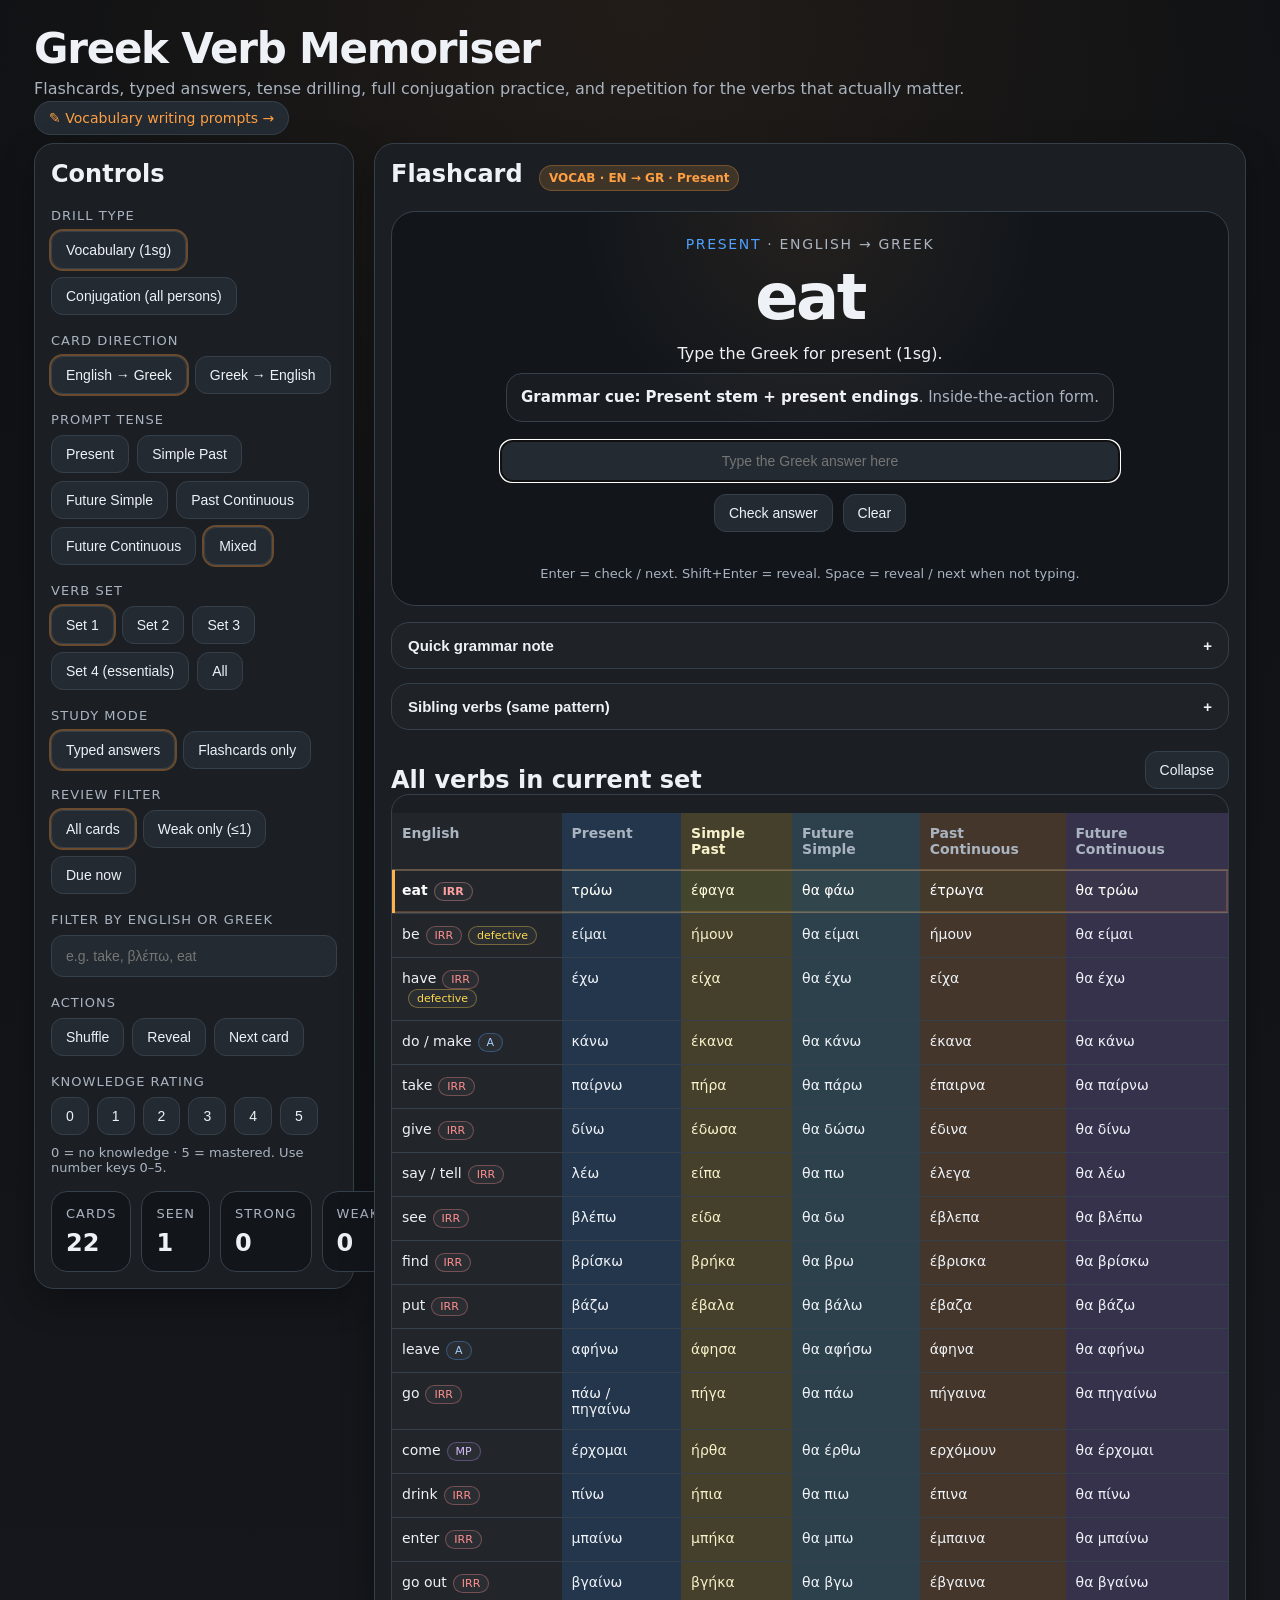
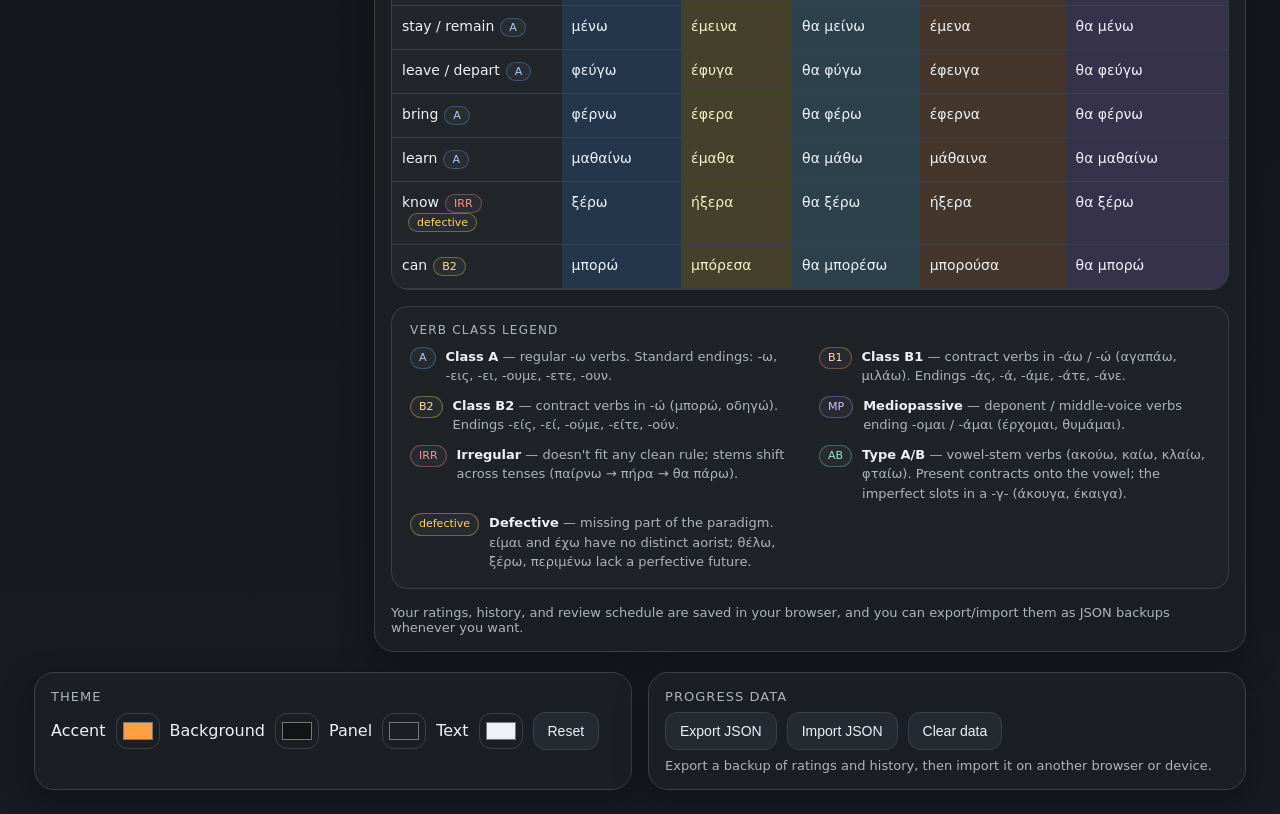
==== index.html @ cb52da54 "Add vocabulary writing-prompt section (everyday/expressive blend)" ====
<!DOCTYPE html>
<html lang="en">
<head>
  <meta charset="UTF-8" />
  <meta name="viewport" content="width=device-width, initial-scale=1.0" />
  <title>Greek Verb Memoriser</title>
  <style>
    :root {
      --bg: #111315;
      --panel: #1b1f24;
      --panel2: #232a31;
      --text: #eef2f7;
      --muted: #aab4c0;
      --border: #36404a;
      --accent: #ff9f43;
      --accent-strong: #ff9f43;
      --good: #8ee28e;
      --bad: #ff8f8f;
      --warn: #ffd84d;
      --shadow: 0 12px 34px rgba(0,0,0,.28);
      --present: #4ea1ff;
      --past: #ffd84d;
      --future: #7fdcff;
      --pastc: #ff9f43;
      --futurec: #b78cff;
      --english: rgba(255,255,255,.03);
    }
    * { box-sizing: border-box; }
    body {
      margin: 0;
      font-family: Inter, system-ui, sans-serif;
      background: radial-gradient(circle at top, rgba(255,159,67,.08), transparent 28%), linear-gradient(180deg, #0f1114 0%, #171a1f 100%);
      color: var(--text);
    }
    .wrap { max-width: 1260px; margin: 0 auto; padding: 24px; }
    h1 { font-size: clamp(28px, 4vw, 42px); margin: 0 0 6px; letter-spacing: -.03em; }
    .sub { color: var(--muted); margin-bottom: 16px; }
    .layout { display: grid; grid-template-columns: 320px 1fr; gap: 20px; align-items: start; }
    .top { display: grid; grid-template-columns: 1fr 1fr; gap: 16px; margin-top: 20px; }
    .panel, .inline-panel {
      background: var(--panel);
      border: 1px solid var(--border);
      border-radius: 20px;
      box-shadow: var(--shadow);
      padding: 16px;
    }
    .tiny-title { font-size: 13px; color: var(--muted); text-transform: uppercase; letter-spacing: .08em; margin-bottom: 8px; }
    .row { display: flex; gap: 10px; flex-wrap: wrap; align-items: center; }
    .label { display: block; font-size: 13px; color: var(--muted); margin-bottom: 8px; text-transform: uppercase; letter-spacing: .08em; }
    .group { margin-bottom: 18px; }
    .btns { display: flex; gap: 8px; flex-wrap: wrap; }
    button, select, input[type="text"], input[type="color"] {
      border: 1px solid var(--border);
      background: var(--panel2);
      color: var(--text);
      border-radius: 12px;
      font-size: 14px;
    }
    button { padding: 10px 14px; cursor: pointer; }
    button.active { outline: 2px solid rgba(255,159,67,.35); }
    input[type="text"], select { width: 100%; padding: 12px 14px; }
    input[type="color"] { width: 44px; height: 36px; padding: 4px; background: transparent; }
    .stats { display: grid; grid-template-columns: repeat(4,1fr); gap: 10px; margin-top: 16px; }
    .stat { background: #12161b; border: 1px solid var(--border); border-radius: 16px; padding: 14px; }
    .stat .n { font-size: 24px; font-weight: 700; margin-top: 4px; }
    .card {
      min-height: 340px;
      display: flex; flex-direction: column; justify-content: center; align-items: center; text-align: center;
      border: 1px solid var(--border); border-radius: 24px;
      background: radial-gradient(circle at top, rgba(255,159,67,.08), transparent 40%), #12161b;
      padding: 24px; margin-bottom: 16px;
    }
    .prompt { font-size: 14px; text-transform: uppercase; letter-spacing: .12em; color: var(--muted); margin-bottom: 10px; }
    .prompt-tense.present { color: var(--present); }
    .prompt-tense.past { color: var(--past); }
    .prompt-tense.future { color: var(--future); }
    .prompt-tense.pastCont { color: var(--pastc); }
    .prompt-tense.futureCont { color: var(--futurec); }
    .big { font-size: clamp(34px, 6vw, 64px); font-weight: 700; line-height: 1.1; margin-bottom: 12px; letter-spacing: -.04em; }
    .person-chip { display: inline-block; padding: 4px 10px; border-radius: 999px; background: rgba(255,159,67,.14); border: 1px solid rgba(255,159,67,.3); color: var(--accent-strong); font-size: 13px; margin: 6px 0 10px; letter-spacing: .04em; }
    .hint { color: var(--muted); font-size: 15px; max-width: 760px; display: grid; gap: 10px; }
    .hint-main { color: var(--text); font-size: 16px; }
    .hint-note { text-align: left; padding: 12px 14px; border: 1px solid var(--border); border-radius: 16px; background: rgba(255,255,255,.03); line-height: 1.5; }
    .hint-note strong { color: var(--text); }
    .example { text-align: left; margin-top: 14px; padding: 12px 14px; border: 1px dashed var(--border); border-radius: 14px; background: rgba(78,161,255,.04); width: min(620px, 100%); }
    .example .el-gr { font-size: 18px; color: var(--text); }
    .example .el-en { font-size: 14px; color: var(--muted); margin-top: 4px; }
    .answer-wrap { width: min(620px,100%); margin-top: 18px; }
    .answer-input { width: 100%; text-align: center; padding: 16px 18px; font-size: 24px; background: #101419; }
    .answer-input.correct { border-color: var(--good); box-shadow: 0 0 0 3px rgba(142,226,142,.22); }
    .answer-input.wrong { border-color: var(--bad); box-shadow: 0 0 0 3px rgba(255,143,143,.20); }
    .answer-input.accent { border-color: var(--warn); box-shadow: 0 0 0 3px rgba(255,216,77,.22); }
    .center-btns { display: flex; justify-content: center; gap: 10px; flex-wrap: wrap; margin-top: 12px; }
    .feedback { min-height: 24px; margin-top: 10px; font-size: 15px; font-weight: 600; }
    .feedback.correct { color: var(--good); }
    .feedback.wrong { color: var(--bad); }
    .feedback.accent { color: var(--warn); }
    .feedback .big-answer {
      display: block;
      font-size: clamp(28px, 4.4vw, 40px);
      font-weight: 700;
      letter-spacing: -.02em;
      line-height: 1.1;
      margin: 8px 0;
      color: var(--text);
      padding: 10px 14px;
      border-radius: 12px;
      background: rgba(255,255,255,.04);
      border: 1px solid var(--border);
    }
    .feedback.wrong .big-answer { border-color: rgba(255,143,143,.35); background: rgba(255,143,143,.08); }
    .feedback.accent .big-answer { border-color: rgba(255,216,77,.35); background: rgba(255,216,77,.08); }
    .feedback .feedback-label, .feedback .feedback-tail {
      display: block; font-weight: 500; font-size: 14px; color: var(--muted);
    }
    .feedback .feedback-tail { margin-top: 4px; }
    .answers { display: none; width: 100%; border-top: 1px solid var(--border); padding-top: 18px; margin-top: 18px; }
    .answers.show { display: block; }
    .answer-grid { display: grid; grid-template-columns: repeat(3, minmax(0,1fr)); gap: 12px; text-align: left; }
    .mini { border: 1px solid var(--border); border-radius: 16px; padding: 14px; min-height: 108px; }
    .mini.focus { transform: translateY(-2px) scale(1.01); }
    .mini.present.focus { box-shadow: inset 0 0 0 2px rgba(255,255,255,.22), 0 0 0 2px rgba(78,161,255,.22), 0 0 34px rgba(78,161,255,.42); }
    .mini.past.focus { box-shadow: inset 0 0 0 2px rgba(255,255,255,.18), 0 0 0 2px rgba(255,216,77,.24), 0 0 34px rgba(255,216,77,.36); }
    .mini.future.focus { box-shadow: inset 0 0 0 2px rgba(255,255,255,.22), 0 0 0 2px rgba(127,220,255,.24), 0 0 34px rgba(127,220,255,.40); }
    .mini.pastCont.focus { box-shadow: inset 0 0 0 2px rgba(255,255,255,.22), 0 0 0 2px rgba(255,159,67,.24), 0 0 34px rgba(255,159,67,.40); }
    .mini.futureCont.focus { box-shadow: inset 0 0 0 2px rgba(255,255,255,.22), 0 0 0 2px rgba(183,140,255,.24), 0 0 34px rgba(183,140,255,.40); }
    .mini.english.focus { box-shadow: inset 0 0 0 2px rgba(255,255,255,.18), 0 0 0 2px rgba(255,255,255,.08), 0 0 24px rgba(255,255,255,.14); }
    .mini.english { background: var(--english); }
    .mini.present { background: color-mix(in srgb, var(--present) 18%, transparent); border-color: color-mix(in srgb, var(--present) 55%, var(--border)); }
    .mini.past { background: color-mix(in srgb, var(--past) 18%, transparent); border-color: color-mix(in srgb, var(--past) 55%, var(--border)); }
    .mini.future { background: color-mix(in srgb, var(--future) 18%, transparent); border-color: color-mix(in srgb, var(--future) 55%, var(--border)); }
    .mini.pastCont { background: color-mix(in srgb, var(--pastc) 18%, transparent); border-color: color-mix(in srgb, var(--pastc) 55%, var(--border)); }
    .mini.futureCont { background: color-mix(in srgb, var(--futurec) 18%, transparent); border-color: color-mix(in srgb, var(--futurec) 55%, var(--border)); }
    .mini .k { font-size: 12px; color: var(--muted); text-transform: uppercase; letter-spacing: .08em; margin-bottom: 6px; }
    .mini .v { font-size: 22px; font-weight: 700; line-height: 1.15; }
    .mini .row-line { display: flex; justify-content: space-between; gap: 8px; font-size: 14px; padding: 3px 0; border-bottom: 1px dashed rgba(255,255,255,.08); }
    .mini .row-line:last-child { border-bottom: 0; }
    .mini .row-line .per { color: var(--muted); font-size: 12px; min-width: 52px; }
    .mini .row-line.focus-row { background: rgba(255,159,67,.14); margin: 0 -6px; padding: 3px 6px; border-radius: 8px; font-weight: 700; }
    .grammar, .siblings { margin-top: 14px; border: 1px solid var(--border); border-radius: 18px; background: rgba(255,255,255,.02); overflow: hidden; }
    .disc-btn { width: 100%; text-align: left; border: 0; background: transparent; padding: 14px 16px; font-size: 15px; font-weight: 700; color: var(--text); display: flex; justify-content: space-between; align-items: center; }
    .disc-content { display: none; padding: 0 16px 16px; color: var(--muted); line-height: 1.5; }
    .disc-content.show { display: block; }
    .sibling-chip { display: inline-block; padding: 6px 10px; margin: 4px 6px 4px 0; border-radius: 999px; border: 1px solid var(--border); background: rgba(255,255,255,.04); font-size: 13px; color: var(--text); cursor: pointer; }
    .sibling-chip:hover { background: rgba(255,159,67,.14); border-color: rgba(255,159,67,.35); }
    .sibling-chip .eng { color: var(--muted); margin-left: 6px; font-size: 12px; }
    table { width: 100%; border-collapse: collapse; margin-top: 18px; font-size: 14px; }
    th, td { padding: 12px 10px; border-bottom: 1px solid var(--border); vertical-align: top; }
    th:nth-child(1), td:nth-child(1) { background: var(--english); }
    th:nth-child(2), td:nth-child(2) { background: color-mix(in srgb, var(--present) 18%, transparent); }
    th:nth-child(3), td:nth-child(3) { background: color-mix(in srgb, var(--past) 18%, transparent); color: #f7f0c8; }
    th:nth-child(4), td:nth-child(4) { background: color-mix(in srgb, var(--future) 18%, transparent); }
    th:nth-child(5), td:nth-child(5) { background: color-mix(in srgb, var(--pastc) 18%, transparent); }
    th:nth-child(6), td:nth-child(6) { background: color-mix(in srgb, var(--futurec) 18%, transparent); }
    th { text-align: left; color: var(--muted); font-weight: 600; position: sticky; top: 0; }
    tr.active-row td { box-shadow: inset 0 1px 0 rgba(255,255,255,.10), inset 0 -1px 0 rgba(255,255,255,.10); filter: brightness(1.12); }
    tr.active-row td:first-child { box-shadow: inset 3px 0 0 var(--accent), inset 0 1px 0 rgba(255,255,255,.10), inset 0 -1px 0 rgba(255,255,255,.10); font-weight: 700; }
    tr.active-row { outline: 2px solid rgba(255,159,67,.22); outline-offset: -2px; }
    .table-wrap { max-height: none; overflow: auto; border: 1px solid var(--border); border-radius: 18px; }
    .pill { display: inline-block; padding: 5px 9px; border-radius: 999px; background: rgba(255,159,67,.16); border: 1px solid rgba(255,159,67,.28); color: var(--accent-strong); font-size: 12px; margin-left: 8px; }
    .tag { display: inline-block; padding: 2px 8px; border-radius: 999px; border: 1px solid var(--border); background: rgba(255,255,255,.04); font-size: 11px; color: var(--muted); margin-left: 6px; }
    .tag.cls-A { color: #a5d0ff; border-color: rgba(78,161,255,.35); }
    .tag.cls-B1 { color: #ffd9a5; border-color: rgba(255,159,67,.35); }
    .tag.cls-B2 { color: #ffe28e; border-color: rgba(255,216,77,.35); }
    .tag.cls-MP { color: #d9bdff; border-color: rgba(183,140,255,.35); }
    .tag.cls-IRR { color: #ff8f8f; border-color: rgba(255,143,143,.35); }
    .tag.cls-AB { color: #9be7c4; border-color: rgba(120,220,170,.35); }
    .tag.defective { color: #ffd84d; border-color: rgba(255,216,77,.35); }
    .tag.aorist { color: var(--past); border-color: rgba(255,216,77,.35); background: rgba(255,216,77,.08); }
    .tag.pastcont { color: #d79a68; border-color: rgba(215,154,104,.35); background: rgba(215,154,104,.08); }
    .class-block code {
      font-family: ui-monospace, "SF Mono", Menlo, monospace;
      font-size: .92em;
      padding: 1px 6px;
      border-radius: 6px;
      background: rgba(255,255,255,.07);
      color: var(--text);
    }
    .class-block {
      margin: 12px 0;
      padding: 12px 14px;
      border: 1px solid var(--border);
      border-radius: 14px;
      background: rgba(255,255,255,.03);
    }
    .class-block .cb-head { display: flex; align-items: center; gap: 8px; flex-wrap: wrap; margin-bottom: 8px; }
    .class-block .cb-head .tag { margin-left: 0; font-size: 12px; padding: 3px 10px; }
    .class-block .cb-head .cb-title { color: var(--text); font-weight: 600; font-size: 14px; }
    .class-block .cb-desc { color: var(--muted); font-size: 13.5px; line-height: 1.5; margin: 0 0 10px; }
    .endings-table { display: grid; grid-template-columns: auto auto 1fr; gap: 4px 14px; font-size: 14px; align-items: baseline; }
    .endings-table .et-h { color: var(--muted); font-size: 10px; text-transform: uppercase; letter-spacing: .1em; padding-bottom: 4px; border-bottom: 1px dashed var(--border); }
    .endings-table .et-person { color: var(--muted); font-size: 13px; }
    .endings-table .et-ending { font-weight: 700; color: var(--text); font-family: ui-monospace, "SF Mono", Menlo, monospace; }
    .endings-table .et-form { color: var(--text); opacity: .85; }
    .legend { margin-top: 16px; padding: 16px 18px; border: 1px solid var(--border); border-radius: 16px; background: rgba(255,255,255,.02); }
    .legend-title { font-size: 12px; text-transform: uppercase; letter-spacing: .1em; color: var(--muted); margin-bottom: 10px; }
    .legend-grid { display: grid; grid-template-columns: 1fr 1fr; gap: 10px 18px; font-size: 13px; line-height: 1.5; color: var(--muted); }
    .legend-row { display: flex; align-items: baseline; gap: 10px; }
    .legend-row .tag { flex-shrink: 0; margin-left: 0; }
    .legend-row strong { color: var(--text); font-weight: 600; }
    @media (max-width: 700px) { .legend-grid { grid-template-columns: 1fr; } }
    .small { color: var(--muted); font-size: 13px; }
    @media (max-width: 980px) {
      .wrap { display: flex; flex-direction: column; gap: 14px; }
      .wrap > h1  { order: 0; margin-bottom: 0; }
      .wrap > .sub { order: 1; margin-bottom: 0; }
      .top { display: contents; }
      .layout { display: contents; }
      .stats { grid-template-columns: repeat(2,1fr); }
      .answer-grid { grid-template-columns: repeat(2,minmax(0,1fr)); }
      .main-panel        { order: 2; }
      .theme-panel       { order: 3; }
      .progress-panel    { order: 4; }
      .controls-panel    { order: 5; }
    }
    @media (max-width: 640px) {
      .answer-grid { grid-template-columns: 1fr; }
      .big { font-size: 42px; }
      .answer-input { font-size: 20px; }
    }
  </style>
</head>
<body>
  <div class="wrap">
    <h1>Greek Verb Memoriser</h1>
    <div class="sub">Flashcards, typed answers, tense drilling, full conjugation practice, and repetition for the verbs that actually matter.</div>
    <div style="margin:-6px 0 16px;"><a href="vocab.html" style="color:var(--accent-strong); text-decoration:none; border:1px solid var(--border); padding:8px 14px; border-radius:999px; background:var(--panel2); font-size:14px;">✎ Vocabulary writing prompts →</a></div>

    <div class="layout">
      <div class="panel controls controls-panel">
        <h2 style="margin-top:0;">Controls</h2>
        <div class="group"><label class="label">Drill type</label><div class="btns" id="drillTypeBtns"></div></div>
        <div class="group"><label class="label">Card direction</label><div class="btns" id="directionBtns"></div></div>
        <div class="group"><label class="label">Prompt tense</label><div class="btns" id="tenseBtns"></div></div>
        <div class="group" id="personGroup" style="display:none;"><label class="label">Person</label><div class="btns" id="personBtns"></div></div>
        <div class="group"><label class="label">Verb set</label><div class="btns" id="setBtns"></div></div>
        <div class="group"><label class="label">Study mode</label><div class="btns" id="modeBtns"></div></div>
        <div class="group"><label class="label">Review filter</label><div class="btns" id="reviewBtns"></div></div>
        <div class="group"><label class="label">Filter by English or Greek</label><input id="search" type="text" placeholder="e.g. take, βλέπω, eat"></div>
        <div class="group"><label class="label">Actions</label><div class="btns"><button id="shuffleBtn">Shuffle</button><button id="revealBtn">Reveal</button><button id="nextBtn">Next card</button></div></div>
        <div class="group"><label class="label">Knowledge rating</label><div class="btns" id="ratingBtns"></div></div>
        <div class="small" style="margin-top:-8px;">0 = no knowledge · 5 = mastered. Use number keys 0–5.</div>
        <div class="stats">
          <div class="stat"><div class="label">Cards</div><div class="n" id="cardsN">0</div></div>
          <div class="stat"><div class="label">Seen</div><div class="n" id="seenN">0</div></div>
          <div class="stat"><div class="label">Strong</div><div class="n" id="strongN">0</div></div>
          <div class="stat"><div class="label">Weak</div><div class="n" id="weakN">0</div></div>
        </div>
      </div>

      <div class="panel main main-panel">
        <h2 style="margin-top:0;">Flashcard <span class="pill" id="modePill"></span></h2>
        <div class="card">
          <div class="prompt" id="promptLabel"></div>
          <div class="big" id="promptText">Loading…</div>
          <div id="personChip" class="person-chip" style="display:none;"></div>
          <div class="hint" id="hintText"></div>

          <div class="answer-wrap" id="typedWrap">
            <input class="answer-input" id="answerInput" type="text" autocomplete="off" spellcheck="false" placeholder="Type your answer here">
            <div class="center-btns"><button id="checkBtn">Check answer</button><button id="clearTypedBtn">Clear</button></div>
            <div class="feedback" id="feedback"></div>
            <div class="small">Enter = check / next. Shift+Enter = reveal. Space = reveal / next when not typing.</div>
          </div>

          <div class="example" id="exampleBox" style="display:none;">
            <div class="el-gr" id="exampleGr"></div>
            <div class="el-en" id="exampleEn"></div>
          </div>

          <div class="answers" id="answersBox"><div class="answer-grid" id="answerGrid"></div></div>
        </div>

        <div class="grammar">
          <button class="disc-btn" id="grammarBtn"><span>Quick grammar note</span><span id="grammarIcon">+</span></button>
          <div class="disc-content" id="grammarContent"></div>
        </div>

        <div class="siblings">
          <button class="disc-btn" id="siblingsBtn"><span>Sibling verbs (same pattern)</span><span id="siblingsIcon">+</span></button>
          <div class="disc-content" id="siblingsContent"></div>
        </div>

        <div style="display:flex;align-items:center;justify-content:space-between;gap:12px;margin-top:16px;">
          <h2 style="margin-bottom:0;">All verbs in current set</h2>
          <button id="toggleTableBtn">Collapse</button>
        </div>
        <div class="table-wrap" id="tableWrap">
          <table>
            <thead>
              <tr><th>English</th><th>Present</th><th>Simple Past</th><th>Future Simple</th><th>Past Continuous</th><th>Future Continuous</th></tr>
            </thead>
            <tbody id="verbRows"></tbody>
          </table>
        </div>

        <div class="legend">
          <div class="legend-title">Verb class legend</div>
          <div class="legend-grid">
            <div class="legend-row"><span class="tag cls-A">A</span><span><strong>Class A</strong> — regular -ω verbs. Standard endings: -ω, -εις, -ει, -ουμε, -ετε, -ουν.</span></div>
            <div class="legend-row"><span class="tag cls-B1">B1</span><span><strong>Class B1</strong> — contract verbs in -άω / -ώ (αγαπάω, μιλάω). Endings -άς, -ά, -άμε, -άτε, -άνε.</span></div>
            <div class="legend-row"><span class="tag cls-B2">B2</span><span><strong>Class B2</strong> — contract verbs in -ώ (μπορώ, οδηγώ). Endings -είς, -εί, -ούμε, -είτε, -ούν.</span></div>
            <div class="legend-row"><span class="tag cls-MP">MP</span><span><strong>Mediopassive</strong> — deponent / middle-voice verbs ending -ομαι / -άμαι (έρχομαι, θυμάμαι).</span></div>
            <div class="legend-row"><span class="tag cls-IRR">IRR</span><span><strong>Irregular</strong> — doesn't fit any clean rule; stems shift across tenses (παίρνω → πήρα → θα πάρω).</span></div>
            <div class="legend-row"><span class="tag cls-AB">AB</span><span><strong>Type A/B</strong> — vowel-stem verbs (ακούω, καίω, κλαίω, φταίω). Present contracts onto the vowel; the imperfect slots in a -γ- (άκουγα, έκαιγα).</span></div>
            <div class="legend-row"><span class="tag defective">defective</span><span><strong>Defective</strong> — missing part of the paradigm. είμαι and έχω have no distinct aorist; θέλω, ξέρω, περιμένω lack a perfective future.</span></div>
          </div>
        </div>

        <div class="small" style="margin-top:16px;">Your ratings, history, and review schedule are saved in your browser, and you can export/import them as JSON backups whenever you want.</div>
      </div>
    </div>

    <div class="top">
      <div class="inline-panel theme-panel">
        <div class="tiny-title">Theme</div>
        <div class="row">
          <span>Accent</span><input type="color" id="accentPicker" value="#ff9f43">
          <span>Background</span><input type="color" id="bgPicker" value="#111315">
          <span>Panel</span><input type="color" id="panelPicker" value="#1b1f24">
          <span>Text</span><input type="color" id="textPicker" value="#eef2f7">
          <button id="resetThemeBtn">Reset</button>
        </div>
      </div>
      <div class="inline-panel progress-panel">
        <div class="tiny-title">Progress data</div>
        <div class="row">
          <button id="exportBtn">Export JSON</button>
          <button id="importBtn">Import JSON</button>
          <button id="clearProgressBtn">Clear data</button>
          <input id="importFile" type="file" accept="application/json" style="display:none;">
        </div>
        <div class="small" style="margin-top:8px;">Export a backup of ratings and history, then import it on another browser or device.</div>
      </div>
    </div>
  </div>

  <script src="greekverbprac.data.js"></script>
  <script src="greekverbprac.app.js"></script>
</body>
</html>
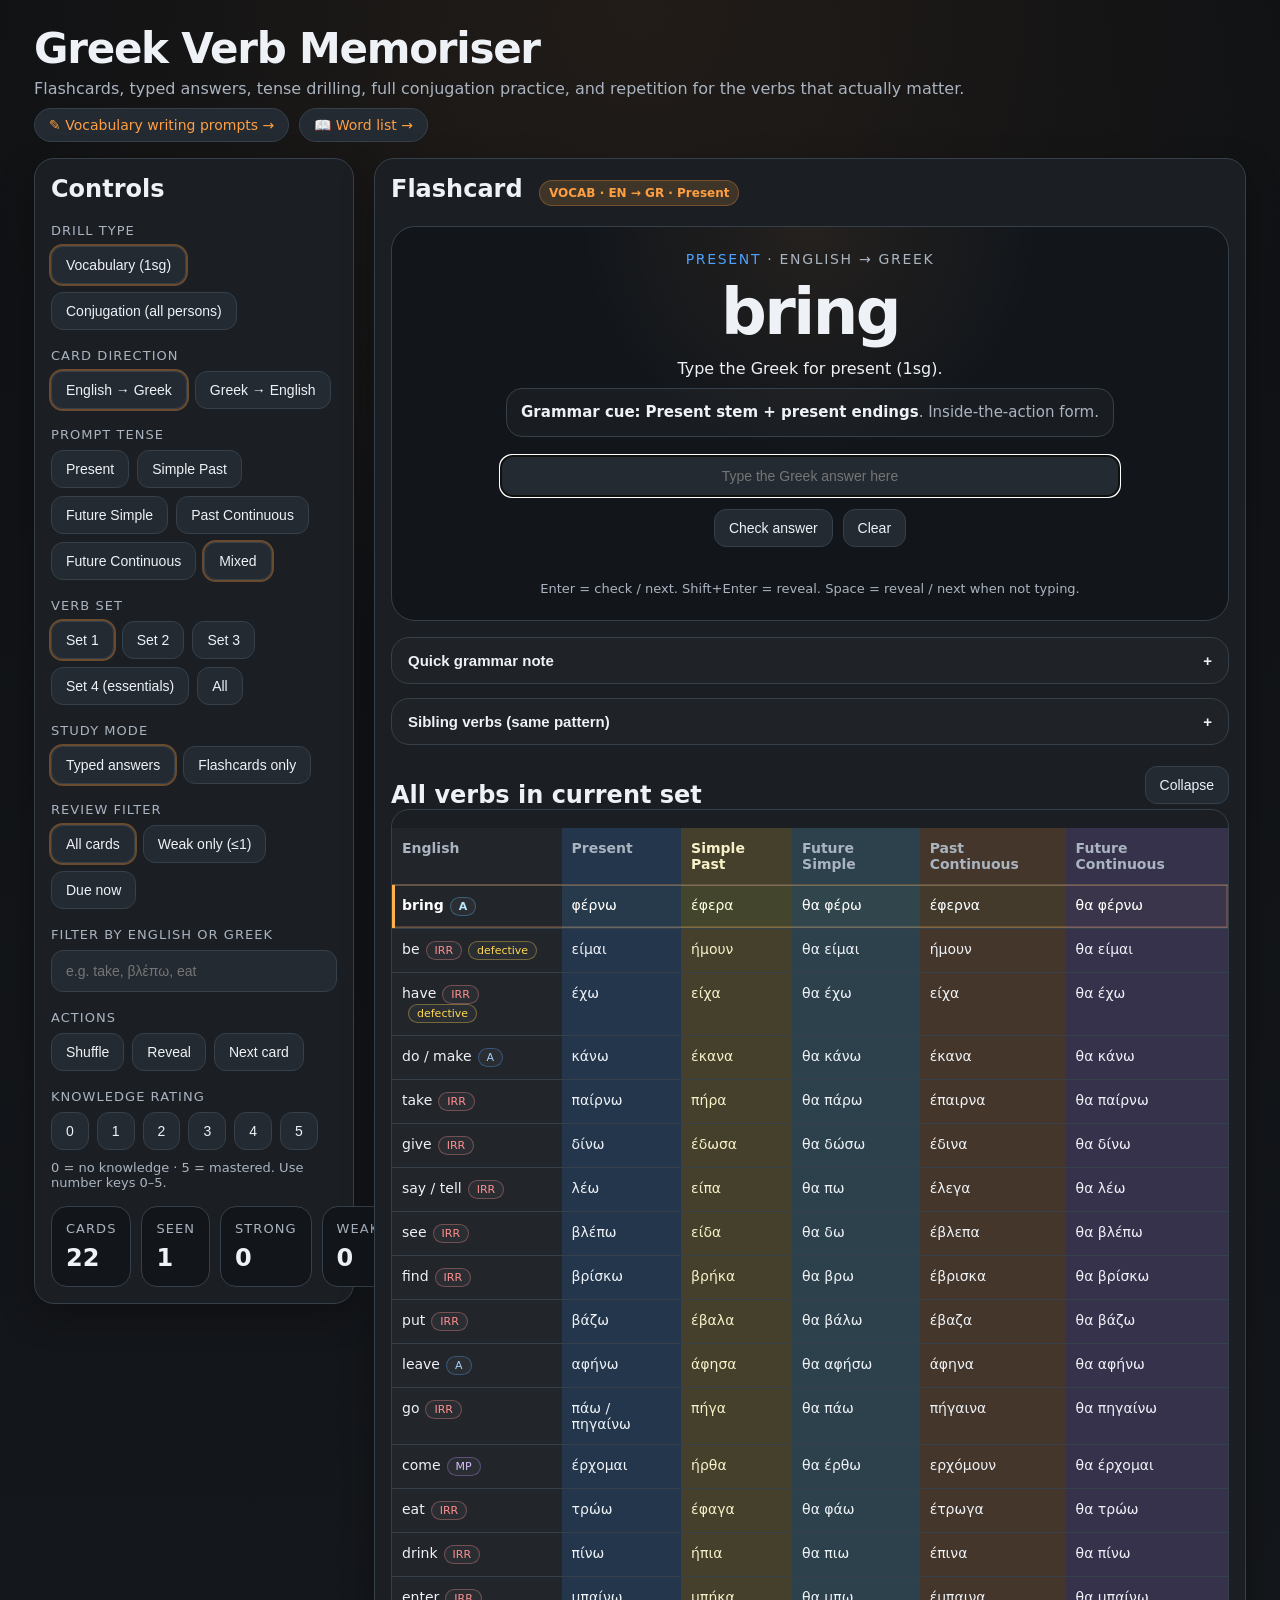
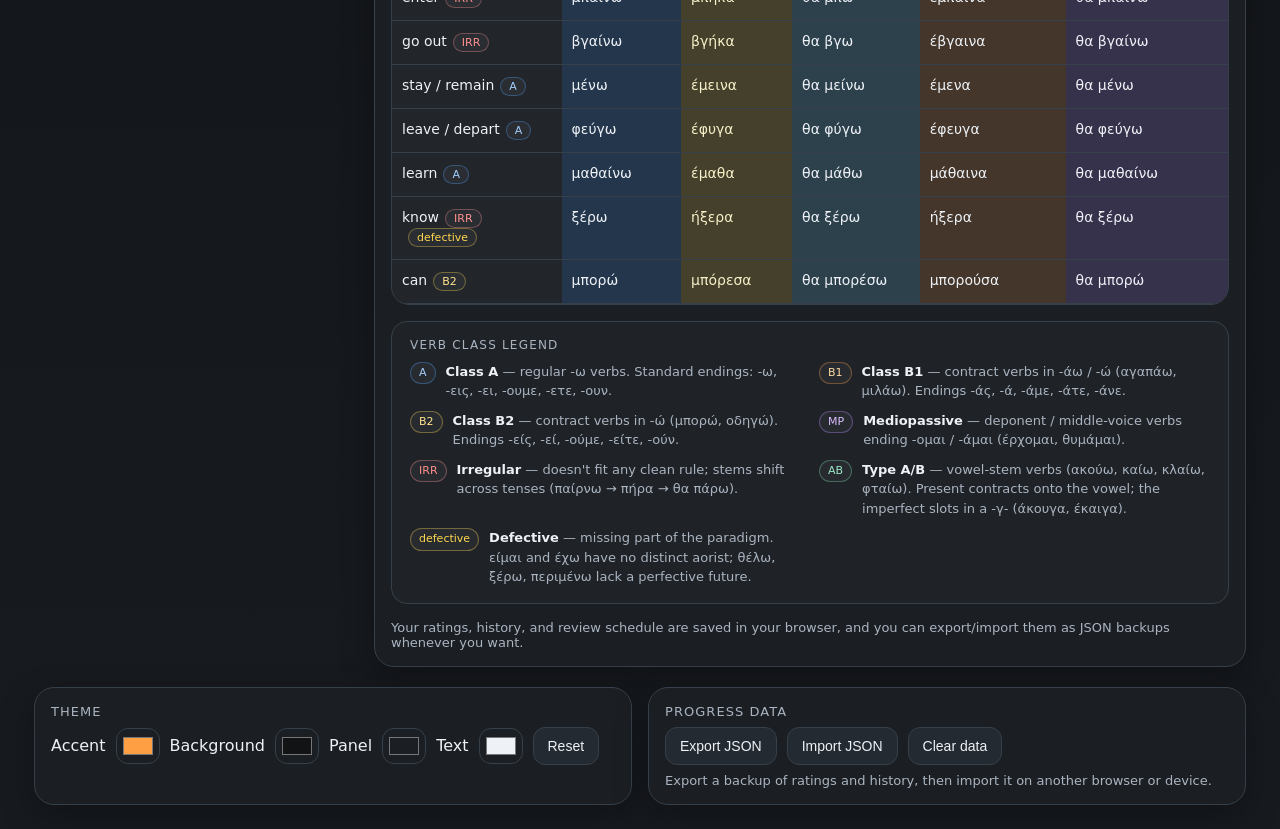
==== commit 92d59b4a: "Word list page: browse/search/rate all words centrally, add custom words" ====
--- a/index.html
+++ b/index.html
@@ -224,7 +224,7 @@
   <div class="wrap">
     <h1>Greek Verb Memoriser</h1>
     <div class="sub">Flashcards, typed answers, tense drilling, full conjugation practice, and repetition for the verbs that actually matter.</div>
-    <div style="margin:-6px 0 16px;"><a href="vocab.html" style="color:var(--accent-strong); text-decoration:none; border:1px solid var(--border); padding:8px 14px; border-radius:999px; background:var(--panel2); font-size:14px;">✎ Vocabulary writing prompts →</a></div>
+    <div style="margin:-6px 0 16px; display:flex; gap:10px; flex-wrap:wrap;"><a href="vocab.html" style="color:var(--accent-strong); text-decoration:none; border:1px solid var(--border); padding:8px 14px; border-radius:999px; background:var(--panel2); font-size:14px;">✎ Vocabulary writing prompts →</a><a href="words.html" style="color:var(--accent-strong); text-decoration:none; border:1px solid var(--border); padding:8px 14px; border-radius:999px; background:var(--panel2); font-size:14px;">📖 Word list →</a></div>
 
     <div class="layout">
       <div class="panel controls controls-panel">
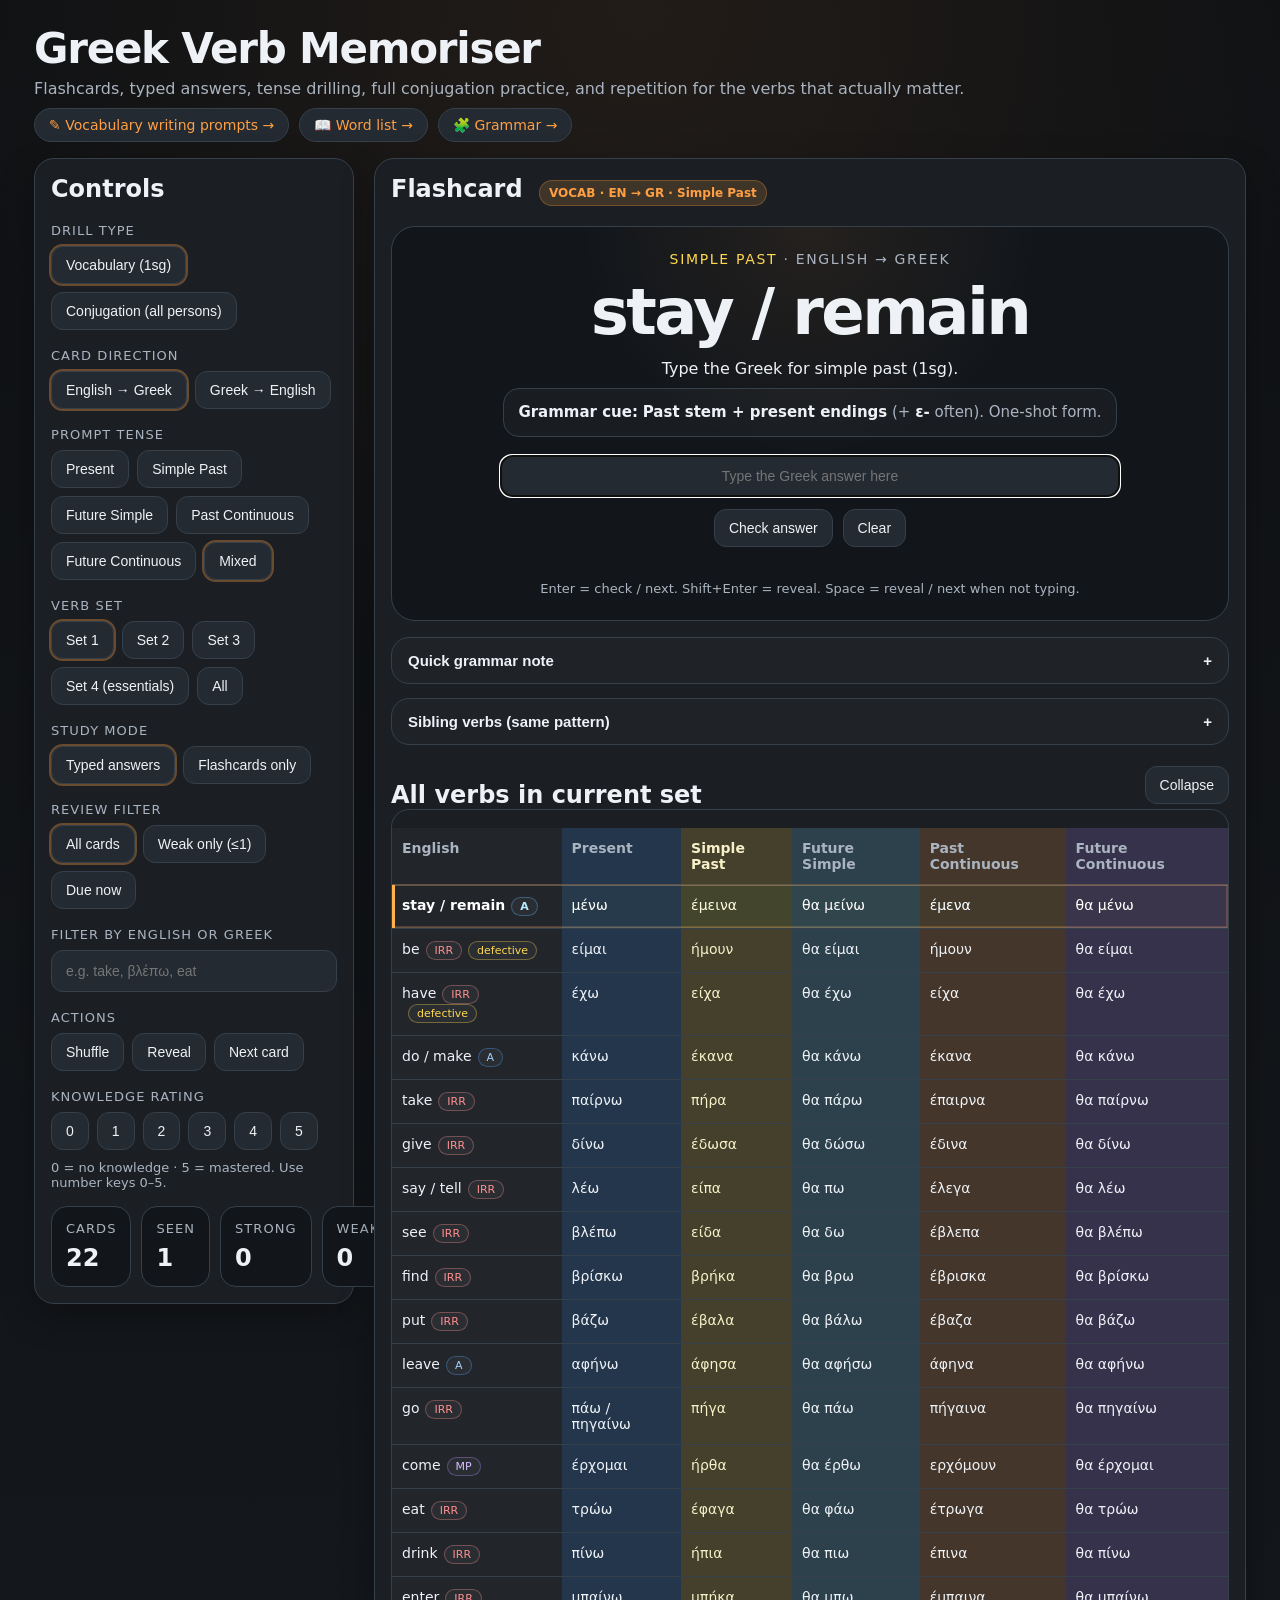
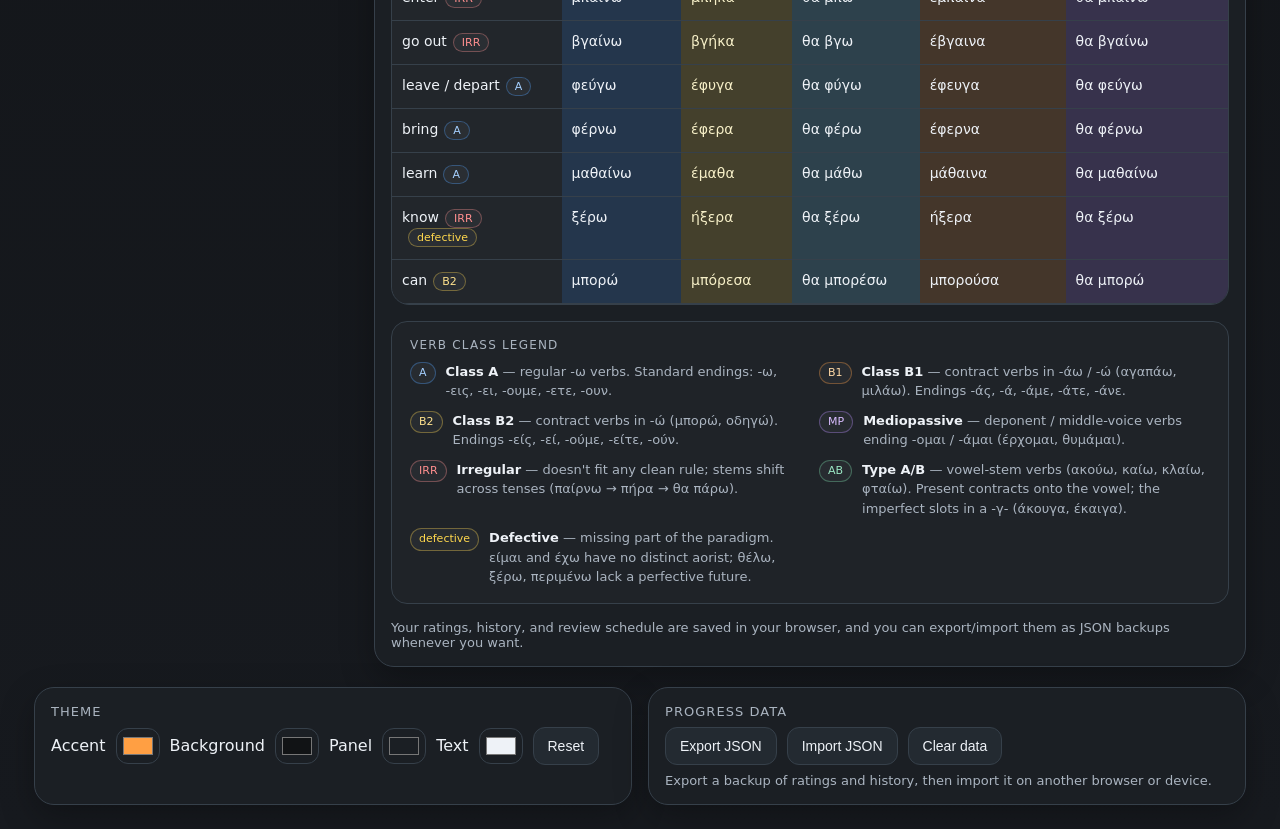
==== commit 7e6bfe02: "Add Bunpro-style grammar SRS section with A1 level (MCQ + typed, spaced review)" ====
--- a/index.html
+++ b/index.html
@@ -224,7 +224,7 @@
   <div class="wrap">
     <h1>Greek Verb Memoriser</h1>
     <div class="sub">Flashcards, typed answers, tense drilling, full conjugation practice, and repetition for the verbs that actually matter.</div>
-    <div style="margin:-6px 0 16px; display:flex; gap:10px; flex-wrap:wrap;"><a href="vocab.html" style="color:var(--accent-strong); text-decoration:none; border:1px solid var(--border); padding:8px 14px; border-radius:999px; background:var(--panel2); font-size:14px;">✎ Vocabulary writing prompts →</a><a href="words.html" style="color:var(--accent-strong); text-decoration:none; border:1px solid var(--border); padding:8px 14px; border-radius:999px; background:var(--panel2); font-size:14px;">📖 Word list →</a></div>
+    <div style="margin:-6px 0 16px; display:flex; gap:10px; flex-wrap:wrap;"><a href="vocab.html" style="color:var(--accent-strong); text-decoration:none; border:1px solid var(--border); padding:8px 14px; border-radius:999px; background:var(--panel2); font-size:14px;">✎ Vocabulary writing prompts →</a><a href="words.html" style="color:var(--accent-strong); text-decoration:none; border:1px solid var(--border); padding:8px 14px; border-radius:999px; background:var(--panel2); font-size:14px;">📖 Word list →</a><a href="grammar.html" style="color:var(--accent-strong); text-decoration:none; border:1px solid var(--border); padding:8px 14px; border-radius:999px; background:var(--panel2); font-size:14px;">🧩 Grammar →</a></div>
 
     <div class="layout">
       <div class="panel controls controls-panel">
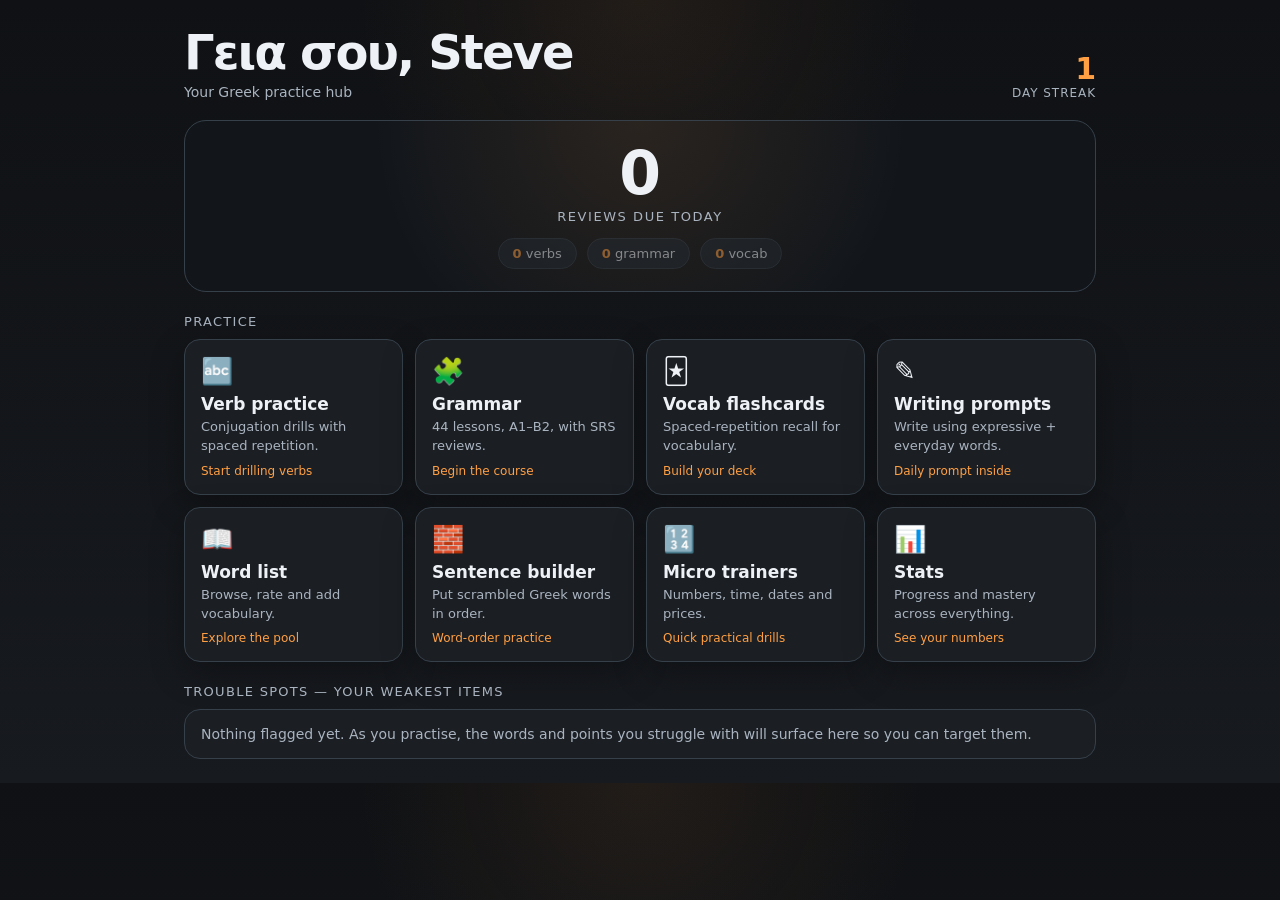
==== commit e958e786: "Suite: home hub + stats + streak, vocab SRS flashcards, sentence builder, micro trainers, trouble sp" ====
--- a/index.html
+++ b/index.html
@@ -3,339 +3,135 @@
 <head>
   <meta charset="UTF-8" />
   <meta name="viewport" content="width=device-width, initial-scale=1.0" />
-  <title>Greek Verb Memoriser</title>
+  <title>Greek — Home</title>
   <style>
     :root {
-      --bg: #111315;
-      --panel: #1b1f24;
-      --panel2: #232a31;
-      --text: #eef2f7;
-      --muted: #aab4c0;
-      --border: #36404a;
-      --accent: #ff9f43;
-      --accent-strong: #ff9f43;
-      --good: #8ee28e;
-      --bad: #ff8f8f;
-      --warn: #ffd84d;
-      --shadow: 0 12px 34px rgba(0,0,0,.28);
-      --present: #4ea1ff;
-      --past: #ffd84d;
-      --future: #7fdcff;
-      --pastc: #ff9f43;
-      --futurec: #b78cff;
-      --english: rgba(255,255,255,.03);
+      --bg: #111315; --panel: #1b1f24; --panel2: #232a31; --text: #eef2f7;
+      --muted: #aab4c0; --border: #36404a; --accent: #ff9f43;
+      --good: #8ee28e; --warn: #ffd84d; --bad: #ff8f8f; --shadow: 0 12px 34px rgba(0,0,0,.28);
     }
     * { box-sizing: border-box; }
-    body {
-      margin: 0;
-      font-family: Inter, system-ui, sans-serif;
+    body { margin: 0; font-family: Inter, system-ui, sans-serif;
       background: radial-gradient(circle at top, rgba(255,159,67,.08), transparent 28%), linear-gradient(180deg, #0f1114 0%, #171a1f 100%);
-      color: var(--text);
-    }
-    .wrap { max-width: 1260px; margin: 0 auto; padding: 24px; }
-    h1 { font-size: clamp(28px, 4vw, 42px); margin: 0 0 6px; letter-spacing: -.03em; }
-    .sub { color: var(--muted); margin-bottom: 16px; }
-    .layout { display: grid; grid-template-columns: 320px 1fr; gap: 20px; align-items: start; }
-    .top { display: grid; grid-template-columns: 1fr 1fr; gap: 16px; margin-top: 20px; }
-    .panel, .inline-panel {
-      background: var(--panel);
-      border: 1px solid var(--border);
-      border-radius: 20px;
-      box-shadow: var(--shadow);
-      padding: 16px;
-    }
-    .tiny-title { font-size: 13px; color: var(--muted); text-transform: uppercase; letter-spacing: .08em; margin-bottom: 8px; }
-    .row { display: flex; gap: 10px; flex-wrap: wrap; align-items: center; }
-    .label { display: block; font-size: 13px; color: var(--muted); margin-bottom: 8px; text-transform: uppercase; letter-spacing: .08em; }
-    .group { margin-bottom: 18px; }
-    .btns { display: flex; gap: 8px; flex-wrap: wrap; }
-    button, select, input[type="text"], input[type="color"] {
-      border: 1px solid var(--border);
-      background: var(--panel2);
-      color: var(--text);
-      border-radius: 12px;
-      font-size: 14px;
-    }
-    button { padding: 10px 14px; cursor: pointer; }
-    button.active { outline: 2px solid rgba(255,159,67,.35); }
-    input[type="text"], select { width: 100%; padding: 12px 14px; }
-    input[type="color"] { width: 44px; height: 36px; padding: 4px; background: transparent; }
-    .stats { display: grid; grid-template-columns: repeat(4,1fr); gap: 10px; margin-top: 16px; }
-    .stat { background: #12161b; border: 1px solid var(--border); border-radius: 16px; padding: 14px; }
-    .stat .n { font-size: 24px; font-weight: 700; margin-top: 4px; }
-    .card {
-      min-height: 340px;
-      display: flex; flex-direction: column; justify-content: center; align-items: center; text-align: center;
-      border: 1px solid var(--border); border-radius: 24px;
-      background: radial-gradient(circle at top, rgba(255,159,67,.08), transparent 40%), #12161b;
-      padding: 24px; margin-bottom: 16px;
-    }
-    .prompt { font-size: 14px; text-transform: uppercase; letter-spacing: .12em; color: var(--muted); margin-bottom: 10px; }
-    .prompt-tense.present { color: var(--present); }
-    .prompt-tense.past { color: var(--past); }
-    .prompt-tense.future { color: var(--future); }
-    .prompt-tense.pastCont { color: var(--pastc); }
-    .prompt-tense.futureCont { color: var(--futurec); }
-    .big { font-size: clamp(34px, 6vw, 64px); font-weight: 700; line-height: 1.1; margin-bottom: 12px; letter-spacing: -.04em; }
-    .person-chip { display: inline-block; padding: 4px 10px; border-radius: 999px; background: rgba(255,159,67,.14); border: 1px solid rgba(255,159,67,.3); color: var(--accent-strong); font-size: 13px; margin: 6px 0 10px; letter-spacing: .04em; }
-    .hint { color: var(--muted); font-size: 15px; max-width: 760px; display: grid; gap: 10px; }
-    .hint-main { color: var(--text); font-size: 16px; }
-    .hint-note { text-align: left; padding: 12px 14px; border: 1px solid var(--border); border-radius: 16px; background: rgba(255,255,255,.03); line-height: 1.5; }
-    .hint-note strong { color: var(--text); }
-    .example { text-align: left; margin-top: 14px; padding: 12px 14px; border: 1px dashed var(--border); border-radius: 14px; background: rgba(78,161,255,.04); width: min(620px, 100%); }
-    .example .el-gr { font-size: 18px; color: var(--text); }
-    .example .el-en { font-size: 14px; color: var(--muted); margin-top: 4px; }
-    .answer-wrap { width: min(620px,100%); margin-top: 18px; }
-    .answer-input { width: 100%; text-align: center; padding: 16px 18px; font-size: 24px; background: #101419; }
-    .answer-input.correct { border-color: var(--good); box-shadow: 0 0 0 3px rgba(142,226,142,.22); }
-    .answer-input.wrong { border-color: var(--bad); box-shadow: 0 0 0 3px rgba(255,143,143,.20); }
-    .answer-input.accent { border-color: var(--warn); box-shadow: 0 0 0 3px rgba(255,216,77,.22); }
-    .center-btns { display: flex; justify-content: center; gap: 10px; flex-wrap: wrap; margin-top: 12px; }
-    .feedback { min-height: 24px; margin-top: 10px; font-size: 15px; font-weight: 600; }
-    .feedback.correct { color: var(--good); }
-    .feedback.wrong { color: var(--bad); }
-    .feedback.accent { color: var(--warn); }
-    .feedback .big-answer {
-      display: block;
-      font-size: clamp(28px, 4.4vw, 40px);
-      font-weight: 700;
-      letter-spacing: -.02em;
-      line-height: 1.1;
-      margin: 8px 0;
-      color: var(--text);
-      padding: 10px 14px;
-      border-radius: 12px;
-      background: rgba(255,255,255,.04);
-      border: 1px solid var(--border);
-    }
-    .feedback.wrong .big-answer { border-color: rgba(255,143,143,.35); background: rgba(255,143,143,.08); }
-    .feedback.accent .big-answer { border-color: rgba(255,216,77,.35); background: rgba(255,216,77,.08); }
-    .feedback .feedback-label, .feedback .feedback-tail {
-      display: block; font-weight: 500; font-size: 14px; color: var(--muted);
-    }
-    .feedback .feedback-tail { margin-top: 4px; }
-    .answers { display: none; width: 100%; border-top: 1px solid var(--border); padding-top: 18px; margin-top: 18px; }
-    .answers.show { display: block; }
-    .answer-grid { display: grid; grid-template-columns: repeat(3, minmax(0,1fr)); gap: 12px; text-align: left; }
-    .mini { border: 1px solid var(--border); border-radius: 16px; padding: 14px; min-height: 108px; }
-    .mini.focus { transform: translateY(-2px) scale(1.01); }
-    .mini.present.focus { box-shadow: inset 0 0 0 2px rgba(255,255,255,.22), 0 0 0 2px rgba(78,161,255,.22), 0 0 34px rgba(78,161,255,.42); }
-    .mini.past.focus { box-shadow: inset 0 0 0 2px rgba(255,255,255,.18), 0 0 0 2px rgba(255,216,77,.24), 0 0 34px rgba(255,216,77,.36); }
-    .mini.future.focus { box-shadow: inset 0 0 0 2px rgba(255,255,255,.22), 0 0 0 2px rgba(127,220,255,.24), 0 0 34px rgba(127,220,255,.40); }
-    .mini.pastCont.focus { box-shadow: inset 0 0 0 2px rgba(255,255,255,.22), 0 0 0 2px rgba(255,159,67,.24), 0 0 34px rgba(255,159,67,.40); }
-    .mini.futureCont.focus { box-shadow: inset 0 0 0 2px rgba(255,255,255,.22), 0 0 0 2px rgba(183,140,255,.24), 0 0 34px rgba(183,140,255,.40); }
-    .mini.english.focus { box-shadow: inset 0 0 0 2px rgba(255,255,255,.18), 0 0 0 2px rgba(255,255,255,.08), 0 0 24px rgba(255,255,255,.14); }
-    .mini.english { background: var(--english); }
-    .mini.present { background: color-mix(in srgb, var(--present) 18%, transparent); border-color: color-mix(in srgb, var(--present) 55%, var(--border)); }
-    .mini.past { background: color-mix(in srgb, var(--past) 18%, transparent); border-color: color-mix(in srgb, var(--past) 55%, var(--border)); }
-    .mini.future { background: color-mix(in srgb, var(--future) 18%, transparent); border-color: color-mix(in srgb, var(--future) 55%, var(--border)); }
-    .mini.pastCont { background: color-mix(in srgb, var(--pastc) 18%, transparent); border-color: color-mix(in srgb, var(--pastc) 55%, var(--border)); }
-    .mini.futureCont { background: color-mix(in srgb, var(--futurec) 18%, transparent); border-color: color-mix(in srgb, var(--futurec) 55%, var(--border)); }
-    .mini .k { font-size: 12px; color: var(--muted); text-transform: uppercase; letter-spacing: .08em; margin-bottom: 6px; }
-    .mini .v { font-size: 22px; font-weight: 700; line-height: 1.15; }
-    .mini .row-line { display: flex; justify-content: space-between; gap: 8px; font-size: 14px; padding: 3px 0; border-bottom: 1px dashed rgba(255,255,255,.08); }
-    .mini .row-line:last-child { border-bottom: 0; }
-    .mini .row-line .per { color: var(--muted); font-size: 12px; min-width: 52px; }
-    .mini .row-line.focus-row { background: rgba(255,159,67,.14); margin: 0 -6px; padding: 3px 6px; border-radius: 8px; font-weight: 700; }
-    .grammar, .siblings { margin-top: 14px; border: 1px solid var(--border); border-radius: 18px; background: rgba(255,255,255,.02); overflow: hidden; }
-    .disc-btn { width: 100%; text-align: left; border: 0; background: transparent; padding: 14px 16px; font-size: 15px; font-weight: 700; color: var(--text); display: flex; justify-content: space-between; align-items: center; }
-    .disc-content { display: none; padding: 0 16px 16px; color: var(--muted); line-height: 1.5; }
-    .disc-content.show { display: block; }
-    .sibling-chip { display: inline-block; padding: 6px 10px; margin: 4px 6px 4px 0; border-radius: 999px; border: 1px solid var(--border); background: rgba(255,255,255,.04); font-size: 13px; color: var(--text); cursor: pointer; }
-    .sibling-chip:hover { background: rgba(255,159,67,.14); border-color: rgba(255,159,67,.35); }
-    .sibling-chip .eng { color: var(--muted); margin-left: 6px; font-size: 12px; }
-    table { width: 100%; border-collapse: collapse; margin-top: 18px; font-size: 14px; }
-    th, td { padding: 12px 10px; border-bottom: 1px solid var(--border); vertical-align: top; }
-    th:nth-child(1), td:nth-child(1) { background: var(--english); }
-    th:nth-child(2), td:nth-child(2) { background: color-mix(in srgb, var(--present) 18%, transparent); }
-    th:nth-child(3), td:nth-child(3) { background: color-mix(in srgb, var(--past) 18%, transparent); color: #f7f0c8; }
-    th:nth-child(4), td:nth-child(4) { background: color-mix(in srgb, var(--future) 18%, transparent); }
-    th:nth-child(5), td:nth-child(5) { background: color-mix(in srgb, var(--pastc) 18%, transparent); }
-    th:nth-child(6), td:nth-child(6) { background: color-mix(in srgb, var(--futurec) 18%, transparent); }
-    th { text-align: left; color: var(--muted); font-weight: 600; position: sticky; top: 0; }
-    tr.active-row td { box-shadow: inset 0 1px 0 rgba(255,255,255,.10), inset 0 -1px 0 rgba(255,255,255,.10); filter: brightness(1.12); }
-    tr.active-row td:first-child { box-shadow: inset 3px 0 0 var(--accent), inset 0 1px 0 rgba(255,255,255,.10), inset 0 -1px 0 rgba(255,255,255,.10); font-weight: 700; }
-    tr.active-row { outline: 2px solid rgba(255,159,67,.22); outline-offset: -2px; }
-    .table-wrap { max-height: none; overflow: auto; border: 1px solid var(--border); border-radius: 18px; }
-    .pill { display: inline-block; padding: 5px 9px; border-radius: 999px; background: rgba(255,159,67,.16); border: 1px solid rgba(255,159,67,.28); color: var(--accent-strong); font-size: 12px; margin-left: 8px; }
-    .tag { display: inline-block; padding: 2px 8px; border-radius: 999px; border: 1px solid var(--border); background: rgba(255,255,255,.04); font-size: 11px; color: var(--muted); margin-left: 6px; }
-    .tag.cls-A { color: #a5d0ff; border-color: rgba(78,161,255,.35); }
-    .tag.cls-B1 { color: #ffd9a5; border-color: rgba(255,159,67,.35); }
-    .tag.cls-B2 { color: #ffe28e; border-color: rgba(255,216,77,.35); }
-    .tag.cls-MP { color: #d9bdff; border-color: rgba(183,140,255,.35); }
-    .tag.cls-IRR { color: #ff8f8f; border-color: rgba(255,143,143,.35); }
-    .tag.cls-AB { color: #9be7c4; border-color: rgba(120,220,170,.35); }
-    .tag.defective { color: #ffd84d; border-color: rgba(255,216,77,.35); }
-    .tag.aorist { color: var(--past); border-color: rgba(255,216,77,.35); background: rgba(255,216,77,.08); }
-    .tag.pastcont { color: #d79a68; border-color: rgba(215,154,104,.35); background: rgba(215,154,104,.08); }
-    .class-block code {
-      font-family: ui-monospace, "SF Mono", Menlo, monospace;
-      font-size: .92em;
-      padding: 1px 6px;
-      border-radius: 6px;
-      background: rgba(255,255,255,.07);
-      color: var(--text);
-    }
-    .class-block {
-      margin: 12px 0;
-      padding: 12px 14px;
-      border: 1px solid var(--border);
-      border-radius: 14px;
-      background: rgba(255,255,255,.03);
-    }
-    .class-block .cb-head { display: flex; align-items: center; gap: 8px; flex-wrap: wrap; margin-bottom: 8px; }
-    .class-block .cb-head .tag { margin-left: 0; font-size: 12px; padding: 3px 10px; }
-    .class-block .cb-head .cb-title { color: var(--text); font-weight: 600; font-size: 14px; }
-    .class-block .cb-desc { color: var(--muted); font-size: 13.5px; line-height: 1.5; margin: 0 0 10px; }
-    .endings-table { display: grid; grid-template-columns: auto auto 1fr; gap: 4px 14px; font-size: 14px; align-items: baseline; }
-    .endings-table .et-h { color: var(--muted); font-size: 10px; text-transform: uppercase; letter-spacing: .1em; padding-bottom: 4px; border-bottom: 1px dashed var(--border); }
-    .endings-table .et-person { color: var(--muted); font-size: 13px; }
-    .endings-table .et-ending { font-weight: 700; color: var(--text); font-family: ui-monospace, "SF Mono", Menlo, monospace; }
-    .endings-table .et-form { color: var(--text); opacity: .85; }
-    .legend { margin-top: 16px; padding: 16px 18px; border: 1px solid var(--border); border-radius: 16px; background: rgba(255,255,255,.02); }
-    .legend-title { font-size: 12px; text-transform: uppercase; letter-spacing: .1em; color: var(--muted); margin-bottom: 10px; }
-    .legend-grid { display: grid; grid-template-columns: 1fr 1fr; gap: 10px 18px; font-size: 13px; line-height: 1.5; color: var(--muted); }
-    .legend-row { display: flex; align-items: baseline; gap: 10px; }
-    .legend-row .tag { flex-shrink: 0; margin-left: 0; }
-    .legend-row strong { color: var(--text); font-weight: 600; }
-    @media (max-width: 700px) { .legend-grid { grid-template-columns: 1fr; } }
-    .small { color: var(--muted); font-size: 13px; }
-    @media (max-width: 980px) {
-      .wrap { display: flex; flex-direction: column; gap: 14px; }
-      .wrap > h1  { order: 0; margin-bottom: 0; }
-      .wrap > .sub { order: 1; margin-bottom: 0; }
-      .top { display: contents; }
-      .layout { display: contents; }
-      .stats { grid-template-columns: repeat(2,1fr); }
-      .answer-grid { grid-template-columns: repeat(2,minmax(0,1fr)); }
-      .main-panel        { order: 2; }
-      .theme-panel       { order: 3; }
-      .progress-panel    { order: 4; }
-      .controls-panel    { order: 5; }
-    }
-    @media (max-width: 640px) {
-      .answer-grid { grid-template-columns: 1fr; }
-      .big { font-size: 42px; }
-      .answer-input { font-size: 20px; }
-    }
+      color: var(--text); }
+    .wrap { max-width: 960px; margin: 0 auto; padding: 24px; }
+    .top { display: flex; justify-content: space-between; align-items: flex-end; flex-wrap: wrap; gap: 12px; margin-bottom: 20px; }
+    h1 { font-size: clamp(30px, 6vw, 48px); margin: 0; letter-spacing: -.04em; }
+    .sub { color: var(--muted); font-size: 14px; margin-top: 4px; }
+    .streak { text-align: right; }
+    .streak-n { font-size: 30px; font-weight: 800; color: var(--accent); }
+    .streak-l { font-size: 12px; color: var(--muted); text-transform: uppercase; letter-spacing: .08em; }
+
+    .due-hero { border: 1px solid var(--border); border-radius: 22px; background: radial-gradient(circle at top, rgba(255,159,67,.10), transparent 55%), #12161b; padding: 22px; margin-bottom: 18px; text-align: center; }
+    .due-num { font-size: 60px; font-weight: 800; line-height: 1; }
+    .due-label { color: var(--muted); text-transform: uppercase; letter-spacing: .12em; font-size: 13px; margin: 6px 0 14px; }
+    .due-break { display: flex; justify-content: center; gap: 10px; flex-wrap: wrap; }
+    .due-pill { border: 1px solid var(--border); border-radius: 999px; padding: 7px 14px; font-size: 13px; color: var(--text); text-decoration: none; background: var(--panel2); }
+    .due-pill:hover { border-color: var(--accent); }
+    .due-pill b { color: var(--accent); }
+    .due-pill.zero { opacity: .5; }
+
+    .section-h { font-size: 13px; text-transform: uppercase; letter-spacing: .1em; color: var(--muted); margin: 22px 0 10px; }
+    .grid { display: grid; grid-template-columns: repeat(auto-fill, minmax(210px, 1fr)); gap: 12px; }
+    .card { display: block; text-decoration: none; color: var(--text); border: 1px solid var(--border); border-radius: 16px; background: var(--panel); padding: 16px; box-shadow: var(--shadow); transition: border-color .15s, transform .1s; }
+    .card:hover { border-color: var(--accent); transform: translateY(-2px); }
+    .card-icon { font-size: 26px; }
+    .card-title { font-weight: 700; font-size: 17px; margin: 8px 0 4px; }
+    .card-desc { font-size: 13px; color: var(--muted); line-height: 1.45; }
+    .card-stat { font-size: 12px; color: var(--accent); margin-top: 8px; }
+
+    .trouble { border: 1px solid var(--border); border-radius: 16px; background: var(--panel); padding: 16px; }
+    .trouble-empty { color: var(--muted); font-size: 14px; }
+    .trouble-row { display: flex; align-items: center; gap: 10px; padding: 8px 0; border-bottom: 1px dashed rgba(255,255,255,.08); text-decoration: none; color: var(--text); }
+    .trouble-row:last-child { border-bottom: 0; }
+    .trouble-type { font-size: 10px; text-transform: uppercase; letter-spacing: .06em; padding: 2px 7px; border-radius: 999px; border: 1px solid var(--border); color: var(--muted); min-width: 62px; text-align: center; }
+    .trouble-type.verb { color: var(--present, #4ea1ff); }
+    .trouble-type.grammar { color: var(--accent); }
+    .trouble-type.vocab { color: #b78cff; }
+    .trouble-label { flex: 1; font-weight: 600; }
+    .trouble-sub { font-size: 12px; color: var(--bad); white-space: nowrap; }
   </style>
 </head>
 <body>
   <div class="wrap">
-    <h1>Greek Verb Memoriser</h1>
-    <div class="sub">Flashcards, typed answers, tense drilling, full conjugation practice, and repetition for the verbs that actually matter.</div>
-    <div style="margin:-6px 0 16px; display:flex; gap:10px; flex-wrap:wrap;"><a href="vocab.html" style="color:var(--accent-strong); text-decoration:none; border:1px solid var(--border); padding:8px 14px; border-radius:999px; background:var(--panel2); font-size:14px;">✎ Vocabulary writing prompts →</a><a href="words.html" style="color:var(--accent-strong); text-decoration:none; border:1px solid var(--border); padding:8px 14px; border-radius:999px; background:var(--panel2); font-size:14px;">📖 Word list →</a><a href="grammar.html" style="color:var(--accent-strong); text-decoration:none; border:1px solid var(--border); padding:8px 14px; border-radius:999px; background:var(--panel2); font-size:14px;">🧩 Grammar →</a></div>
-
-    <div class="layout">
-      <div class="panel controls controls-panel">
-        <h2 style="margin-top:0;">Controls</h2>
-        <div class="group"><label class="label">Drill type</label><div class="btns" id="drillTypeBtns"></div></div>
-        <div class="group"><label class="label">Card direction</label><div class="btns" id="directionBtns"></div></div>
-        <div class="group"><label class="label">Prompt tense</label><div class="btns" id="tenseBtns"></div></div>
-        <div class="group" id="personGroup" style="display:none;"><label class="label">Person</label><div class="btns" id="personBtns"></div></div>
-        <div class="group"><label class="label">Verb set</label><div class="btns" id="setBtns"></div></div>
-        <div class="group"><label class="label">Study mode</label><div class="btns" id="modeBtns"></div></div>
-        <div class="group"><label class="label">Review filter</label><div class="btns" id="reviewBtns"></div></div>
-        <div class="group"><label class="label">Filter by English or Greek</label><input id="search" type="text" placeholder="e.g. take, βλέπω, eat"></div>
-        <div class="group"><label class="label">Actions</label><div class="btns"><button id="shuffleBtn">Shuffle</button><button id="revealBtn">Reveal</button><button id="nextBtn">Next card</button></div></div>
-        <div class="group"><label class="label">Knowledge rating</label><div class="btns" id="ratingBtns"></div></div>
-        <div class="small" style="margin-top:-8px;">0 = no knowledge · 5 = mastered. Use number keys 0–5.</div>
-        <div class="stats">
-          <div class="stat"><div class="label">Cards</div><div class="n" id="cardsN">0</div></div>
-          <div class="stat"><div class="label">Seen</div><div class="n" id="seenN">0</div></div>
-          <div class="stat"><div class="label">Strong</div><div class="n" id="strongN">0</div></div>
-          <div class="stat"><div class="label">Weak</div><div class="n" id="weakN">0</div></div>
-        </div>
-      </div>
-
-      <div class="panel main main-panel">
-        <h2 style="margin-top:0;">Flashcard <span class="pill" id="modePill"></span></h2>
-        <div class="card">
-          <div class="prompt" id="promptLabel"></div>
-          <div class="big" id="promptText">Loading…</div>
-          <div id="personChip" class="person-chip" style="display:none;"></div>
-          <div class="hint" id="hintText"></div>
-
-          <div class="answer-wrap" id="typedWrap">
-            <input class="answer-input" id="answerInput" type="text" autocomplete="off" spellcheck="false" placeholder="Type your answer here">
-            <div class="center-btns"><button id="checkBtn">Check answer</button><button id="clearTypedBtn">Clear</button></div>
-            <div class="feedback" id="feedback"></div>
-            <div class="small">Enter = check / next. Shift+Enter = reveal. Space = reveal / next when not typing.</div>
-          </div>
-
-          <div class="example" id="exampleBox" style="display:none;">
-            <div class="el-gr" id="exampleGr"></div>
-            <div class="el-en" id="exampleEn"></div>
-          </div>
-
-          <div class="answers" id="answersBox"><div class="answer-grid" id="answerGrid"></div></div>
-        </div>
-
-        <div class="grammar">
-          <button class="disc-btn" id="grammarBtn"><span>Quick grammar note</span><span id="grammarIcon">+</span></button>
-          <div class="disc-content" id="grammarContent"></div>
-        </div>
-
-        <div class="siblings">
-          <button class="disc-btn" id="siblingsBtn"><span>Sibling verbs (same pattern)</span><span id="siblingsIcon">+</span></button>
-          <div class="disc-content" id="siblingsContent"></div>
-        </div>
-
-        <div style="display:flex;align-items:center;justify-content:space-between;gap:12px;margin-top:16px;">
-          <h2 style="margin-bottom:0;">All verbs in current set</h2>
-          <button id="toggleTableBtn">Collapse</button>
-        </div>
-        <div class="table-wrap" id="tableWrap">
-          <table>
-            <thead>
-              <tr><th>English</th><th>Present</th><th>Simple Past</th><th>Future Simple</th><th>Past Continuous</th><th>Future Continuous</th></tr>
-            </thead>
-            <tbody id="verbRows"></tbody>
-          </table>
-        </div>
-
-        <div class="legend">
-          <div class="legend-title">Verb class legend</div>
-          <div class="legend-grid">
-            <div class="legend-row"><span class="tag cls-A">A</span><span><strong>Class A</strong> — regular -ω verbs. Standard endings: -ω, -εις, -ει, -ουμε, -ετε, -ουν.</span></div>
-            <div class="legend-row"><span class="tag cls-B1">B1</span><span><strong>Class B1</strong> — contract verbs in -άω / -ώ (αγαπάω, μιλάω). Endings -άς, -ά, -άμε, -άτε, -άνε.</span></div>
-            <div class="legend-row"><span class="tag cls-B2">B2</span><span><strong>Class B2</strong> — contract verbs in -ώ (μπορώ, οδηγώ). Endings -είς, -εί, -ούμε, -είτε, -ούν.</span></div>
-            <div class="legend-row"><span class="tag cls-MP">MP</span><span><strong>Mediopassive</strong> — deponent / middle-voice verbs ending -ομαι / -άμαι (έρχομαι, θυμάμαι).</span></div>
-            <div class="legend-row"><span class="tag cls-IRR">IRR</span><span><strong>Irregular</strong> — doesn't fit any clean rule; stems shift across tenses (παίρνω → πήρα → θα πάρω).</span></div>
-            <div class="legend-row"><span class="tag cls-AB">AB</span><span><strong>Type A/B</strong> — vowel-stem verbs (ακούω, καίω, κλαίω, φταίω). Present contracts onto the vowel; the imperfect slots in a -γ- (άκουγα, έκαιγα).</span></div>
-            <div class="legend-row"><span class="tag defective">defective</span><span><strong>Defective</strong> — missing part of the paradigm. είμαι and έχω have no distinct aorist; θέλω, ξέρω, περιμένω lack a perfective future.</span></div>
-          </div>
-        </div>
-
-        <div class="small" style="margin-top:16px;">Your ratings, history, and review schedule are saved in your browser, and you can export/import them as JSON backups whenever you want.</div>
-      </div>
+    <div class="top">
+      <div><h1>Γεια σου, Steve</h1><div class="sub">Your Greek practice hub</div></div>
+      <div class="streak"><div class="streak-n" id="streakN">0</div><div class="streak-l">day streak</div></div>
     </div>
 
-    <div class="top">
-      <div class="inline-panel theme-panel">
-        <div class="tiny-title">Theme</div>
-        <div class="row">
-          <span>Accent</span><input type="color" id="accentPicker" value="#ff9f43">
-          <span>Background</span><input type="color" id="bgPicker" value="#111315">
-          <span>Panel</span><input type="color" id="panelPicker" value="#1b1f24">
-          <span>Text</span><input type="color" id="textPicker" value="#eef2f7">
-          <button id="resetThemeBtn">Reset</button>
-        </div>
-      </div>
-      <div class="inline-panel progress-panel">
-        <div class="tiny-title">Progress data</div>
-        <div class="row">
-          <button id="exportBtn">Export JSON</button>
-          <button id="importBtn">Import JSON</button>
-          <button id="clearProgressBtn">Clear data</button>
-          <input id="importFile" type="file" accept="application/json" style="display:none;">
-        </div>
-        <div class="small" style="margin-top:8px;">Export a backup of ratings and history, then import it on another browser or device.</div>
-      </div>
+    <div class="due-hero">
+      <div class="due-num" id="dueNum">0</div>
+      <div class="due-label">reviews due today</div>
+      <div class="due-break" id="dueBreak"></div>
     </div>
+
+    <div class="section-h">Practice</div>
+    <div class="grid" id="toolGrid"></div>
+
+    <div class="section-h">Trouble spots — your weakest items</div>
+    <div class="trouble" id="trouble"></div>
   </div>
 
   <script src="greekverbprac.data.js"></script>
-  <script src="greekverbprac.app.js"></script>
+  <script src="greekgrammar.data.js"></script>
+  <script src="greekvocab.data.js"></script>
+  <script src="greeksuite.stats.js"></script>
+  <script>
+  (function () {
+    var S = window.GSStats;
+    var st = S.touchStreak();
+    document.getElementById('streakN').textContent = st.days || 0;
+
+    var v = S.verbs(), g = S.grammar(), o = S.vocab();
+    var total = v.due + g.due + o.srsDue;
+    document.getElementById('dueNum').textContent = total;
+    function pill(href, n, label) {
+      return '<a class="due-pill' + (n ? '' : ' zero') + '" href="' + href + '"><b>' + n + '</b> ' + label + '</a>';
+    }
+    document.getElementById('dueBreak').innerHTML =
+      pill('verbs.html', v.due, 'verbs') + pill('grammar.html', g.due, 'grammar') + pill('flashcards.html', o.srsDue, 'vocab');
+
+    // Tool cards
+    var grammarPts = (window.GRAMMAR || []).length;
+    var tools = [
+      { href: 'verbs.html', icon: '🔤', title: 'Verb practice', desc: 'Conjugation drills with spaced repetition.', stat: v.rated ? (v.rated + ' cards rated · avg ' + (v.avg != null ? v.avg : '–') + '/5') : 'Start drilling verbs' },
+      { href: 'grammar.html', icon: '🧩', title: 'Grammar', desc: grammarPts + ' lessons, A1–B2, with SRS reviews.', stat: g.lessonsRead ? (g.lessonsRead + ' lessons read · ' + g.mastered + ' mastered') : 'Begin the course' },
+      { href: 'flashcards.html', icon: '🃏', title: 'Vocab flashcards', desc: 'Spaced-repetition recall for vocabulary.', stat: o.srsCount ? (o.srsCount + ' in SRS · ' + o.srsDue + ' due') : 'Build your deck' },
+      { href: 'vocab.html', icon: '✎', title: 'Writing prompts', desc: 'Write using expressive + everyday words.', stat: 'Daily prompt inside' },
+      { href: 'words.html', icon: '📖', title: 'Word list', desc: 'Browse, rate and add vocabulary.', stat: o.rated ? (o.rated + ' words rated') : 'Explore the pool' },
+      { href: 'builder.html', icon: '🧱', title: 'Sentence builder', desc: 'Put scrambled Greek words in order.', stat: 'Word-order practice' },
+      { href: 'micro.html', icon: '🔢', title: 'Micro trainers', desc: 'Numbers, time, dates and prices.', stat: 'Quick practical drills' },
+      { href: 'stats.html', icon: '📊', title: 'Stats', desc: 'Progress and mastery across everything.', stat: 'See your numbers' }
+    ];
+    document.getElementById('toolGrid').innerHTML = tools.map(function (t) {
+      return '<a class="card" href="' + t.href + '">' +
+        '<div class="card-icon">' + t.icon + '</div>' +
+        '<div class="card-title">' + t.title + '</div>' +
+        '<div class="card-desc">' + t.desc + '</div>' +
+        '<div class="card-stat">' + t.stat + '</div></a>';
+    }).join('');
+
+    // Trouble spots
+    var grammarTitle = {}; (window.GRAMMAR || []).forEach(function (p) { grammarTitle[p.id] = p.title; });
+    var vocabEn = {}; (window.VOCAB || []).forEach(function (w) { vocabEn[w.gr] = w.en; });
+    var trouble = S.troubleSpots(12).map(function (t) {
+      var label = t.label, sub = t.sub;
+      if (t.type === 'grammar') label = grammarTitle[t.id] || t.label;
+      if (t.type === 'vocab' && vocabEn[t.label]) label = t.label + ' — ' + vocabEn[t.label];
+      return { type: t.type, label: label, sub: sub, href: t.href };
+    });
+    var el = document.getElementById('trouble');
+    if (!trouble.length) {
+      el.innerHTML = '<div class="trouble-empty">Nothing flagged yet. As you practise, the words and points you struggle with will surface here so you can target them.</div>';
+    } else {
+      el.innerHTML = trouble.map(function (t) {
+        return '<a class="trouble-row" href="' + t.href + '">' +
+          '<span class="trouble-type ' + t.type + '">' + t.type + '</span>' +
+          '<span class="trouble-label">' + t.label + '</span>' +
+          '<span class="trouble-sub">' + t.sub + '</span></a>';
+      }).join('');
+    }
+  })();
+  </script>
 </body>
 </html>
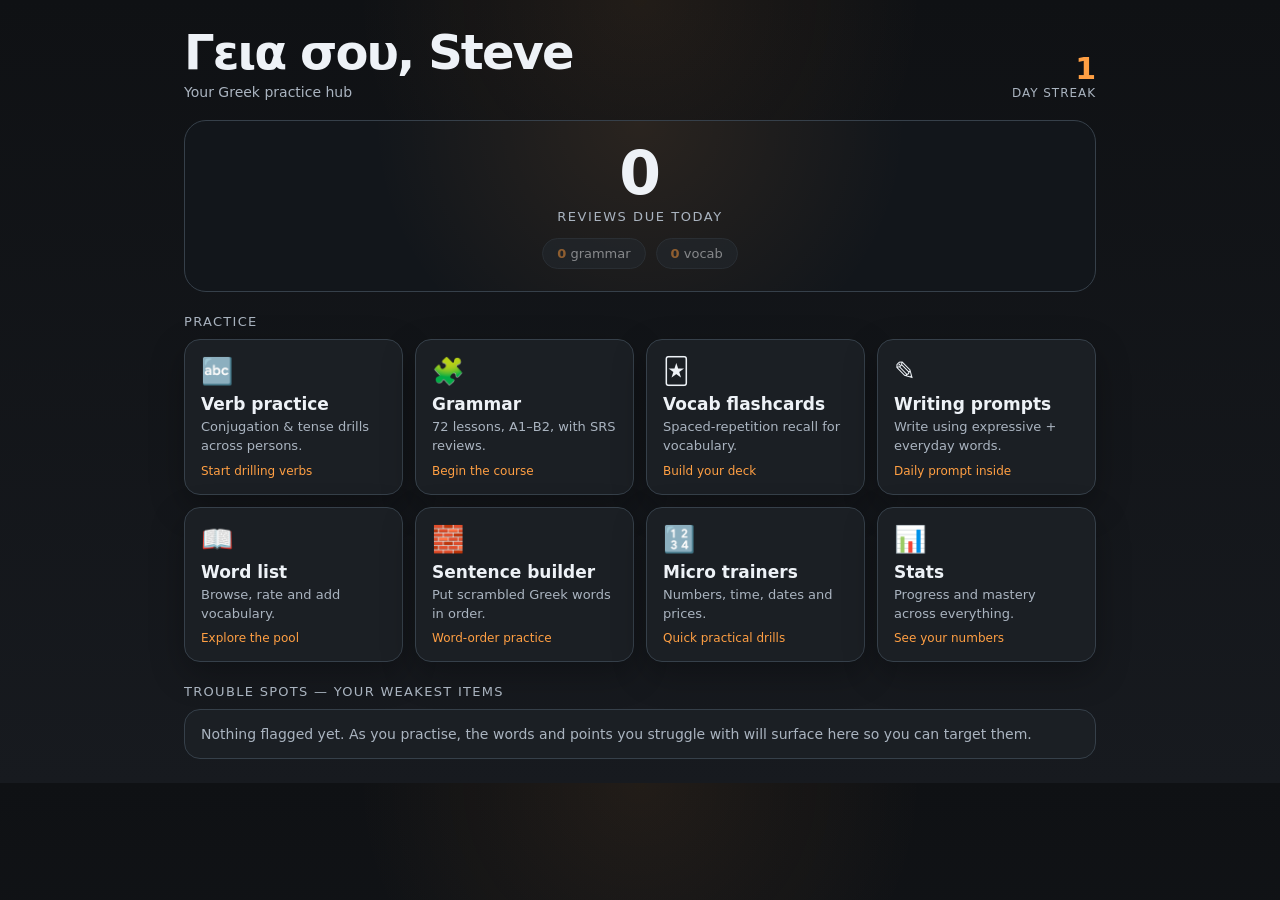
==== commit 8a0a821c: "Home/stats: exclude verbs from reviews-due SRS (it's conjugation practice, not learning-SRS); revert" ====
--- a/index.html
+++ b/index.html
@@ -83,18 +83,18 @@
     document.getElementById('streakN').textContent = st.days || 0;
 
     var v = S.verbs(), g = S.grammar(), o = S.vocab();
-    var total = v.due + g.due + o.srsDue;
+    var total = g.due + o.srsDue; // verbs are conjugation practice, not a learning-SRS — excluded here
     document.getElementById('dueNum').textContent = total;
     function pill(href, n, label) {
       return '<a class="due-pill' + (n ? '' : ' zero') + '" href="' + href + '"><b>' + n + '</b> ' + label + '</a>';
     }
     document.getElementById('dueBreak').innerHTML =
-      pill('verbs.html', v.due, 'verbs') + pill('grammar.html', g.due, 'grammar') + pill('flashcards.html', o.srsDue, 'vocab');
+      pill('grammar.html', g.due, 'grammar') + pill('flashcards.html', o.srsDue, 'vocab');
 
     // Tool cards
     var grammarPts = (window.GRAMMAR || []).length;
     var tools = [
-      { href: 'verbs.html', icon: '🔤', title: 'Verb practice', desc: 'Conjugation drills with spaced repetition.', stat: v.rated ? (v.rated + ' cards rated · avg ' + (v.avg != null ? v.avg : '–') + '/5') : 'Start drilling verbs' },
+      { href: 'verbs.html', icon: '🔤', title: 'Verb practice', desc: 'Conjugation & tense drills across persons.', stat: v.rated ? (v.rated + ' cards rated · avg ' + (v.avg != null ? v.avg : '–') + '/5') : 'Start drilling verbs' },
       { href: 'grammar.html', icon: '🧩', title: 'Grammar', desc: grammarPts + ' lessons, A1–B2, with SRS reviews.', stat: g.lessonsRead ? (g.lessonsRead + ' lessons read · ' + g.mastered + ' mastered') : 'Begin the course' },
       { href: 'flashcards.html', icon: '🃏', title: 'Vocab flashcards', desc: 'Spaced-repetition recall for vocabulary.', stat: o.srsCount ? (o.srsCount + ' in SRS · ' + o.srsDue + ' due') : 'Build your deck' },
       { href: 'vocab.html', icon: '✎', title: 'Writing prompts', desc: 'Write using expressive + everyday words.', stat: 'Daily prompt inside' },
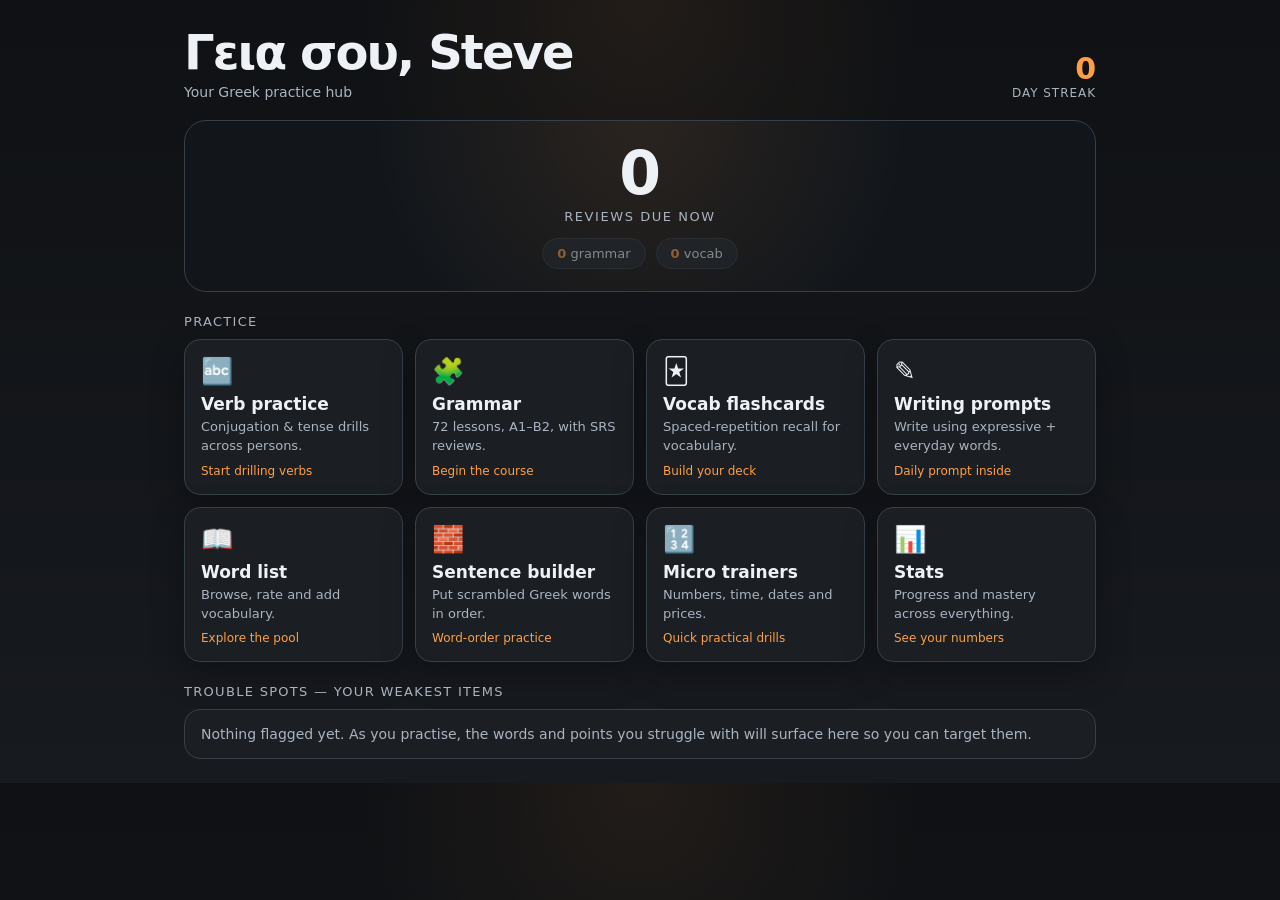
==== commit c0728caa: "Fix SRS scheduling, data-loss, and grammar-engine bugs; perf cleanup - SRS: due dates never floor in" ====
--- a/index.html
+++ b/index.html
@@ -4,12 +4,8 @@
   <meta charset="UTF-8" />
   <meta name="viewport" content="width=device-width, initial-scale=1.0" />
   <title>Greek — Home</title>
+  <link rel="stylesheet" href="suite.css">
   <style>
-    :root {
-      --bg: #111315; --panel: #1b1f24; --panel2: #232a31; --text: #eef2f7;
-      --muted: #aab4c0; --border: #36404a; --accent: #ff9f43;
-      --good: #8ee28e; --warn: #ffd84d; --bad: #ff8f8f; --shadow: 0 12px 34px rgba(0,0,0,.28);
-    }
     * { box-sizing: border-box; }
     body { margin: 0; font-family: Inter, system-ui, sans-serif;
       background: radial-gradient(circle at top, rgba(255,159,67,.08), transparent 28%), linear-gradient(180deg, #0f1114 0%, #171a1f 100%);
@@ -61,7 +57,7 @@
 
     <div class="due-hero">
       <div class="due-num" id="dueNum">0</div>
-      <div class="due-label">reviews due today</div>
+      <div class="due-label">reviews due now</div>
       <div class="due-break" id="dueBreak"></div>
     </div>
 
@@ -72,14 +68,14 @@
     <div class="trouble" id="trouble"></div>
   </div>
 
-  <script src="greekverbprac.data.js"></script>
   <script src="greekgrammar.data.js"></script>
   <script src="greekvocab.data.js"></script>
   <script src="greeksuite.stats.js"></script>
   <script>
   (function () {
     var S = window.GSStats;
-    var st = S.touchStreak();
+    function esc(s) { return String(s).replace(/[&<>"]/g, function (c) { return { '&': '&amp;', '<': '&lt;', '>': '&gt;', '"': '&quot;' }[c]; }); }
+    var st = S.streak(); // read-only: only graded answers count as practice
     document.getElementById('streakN').textContent = st.days || 0;
 
     var v = S.verbs(), g = S.grammar(), o = S.vocab();
@@ -125,10 +121,11 @@
       el.innerHTML = '<div class="trouble-empty">Nothing flagged yet. As you practise, the words and points you struggle with will surface here so you can target them.</div>';
     } else {
       el.innerHTML = trouble.map(function (t) {
-        return '<a class="trouble-row" href="' + t.href + '">' +
-          '<span class="trouble-type ' + t.type + '">' + t.type + '</span>' +
-          '<span class="trouble-label">' + t.label + '</span>' +
-          '<span class="trouble-sub">' + t.sub + '</span></a>';
+        // label/sub derive from localStorage keys (imports can poison them) — escape.
+        return '<a class="trouble-row" href="' + esc(t.href) + '">' +
+          '<span class="trouble-type ' + esc(t.type) + '">' + esc(t.type) + '</span>' +
+          '<span class="trouble-label">' + esc(t.label) + '</span>' +
+          '<span class="trouble-sub">' + esc(t.sub) + '</span></a>';
       }).join('');
     }
   })();
--- a/suite.css
+++ b/suite.css
@@ -0,0 +1,29 @@
+/* Greek suite — shared design tokens + navigation bar.
+ * Loaded by every page BEFORE its inline <style>, so pages can override
+ * any variable inline if they intentionally deviate. */
+:root {
+  --bg: #111315;
+  --panel: #1b1f24;
+  --panel2: #232a31;
+  --text: #eef2f7;
+  --muted: #aab4c0;
+  --border: #36404a;
+  --accent: #ff9f43;
+  --accent-strong: #ff9f43;
+  --good: #8ee28e;
+  --warn: #ffd84d;
+  --bad: #ff8f8f;
+  --shadow: 0 12px 34px rgba(0,0,0,.28);
+}
+
+/* Common navigation bar. The current page is a <span class="here">. */
+.nav { display: flex; gap: 8px; align-items: center; margin-bottom: 18px; font-size: 14px; flex-wrap: wrap; }
+.nav a {
+  color: var(--muted); text-decoration: none; border: 1px solid var(--border);
+  padding: 7px 12px; border-radius: 999px; background: var(--panel2);
+}
+.nav a:hover { color: var(--text); border-color: var(--accent); }
+.nav .here {
+  color: var(--accent); border: 1px solid var(--accent); padding: 7px 12px;
+  border-radius: 999px; background: rgba(255,159,67,.10); font-weight: 600;
+}
